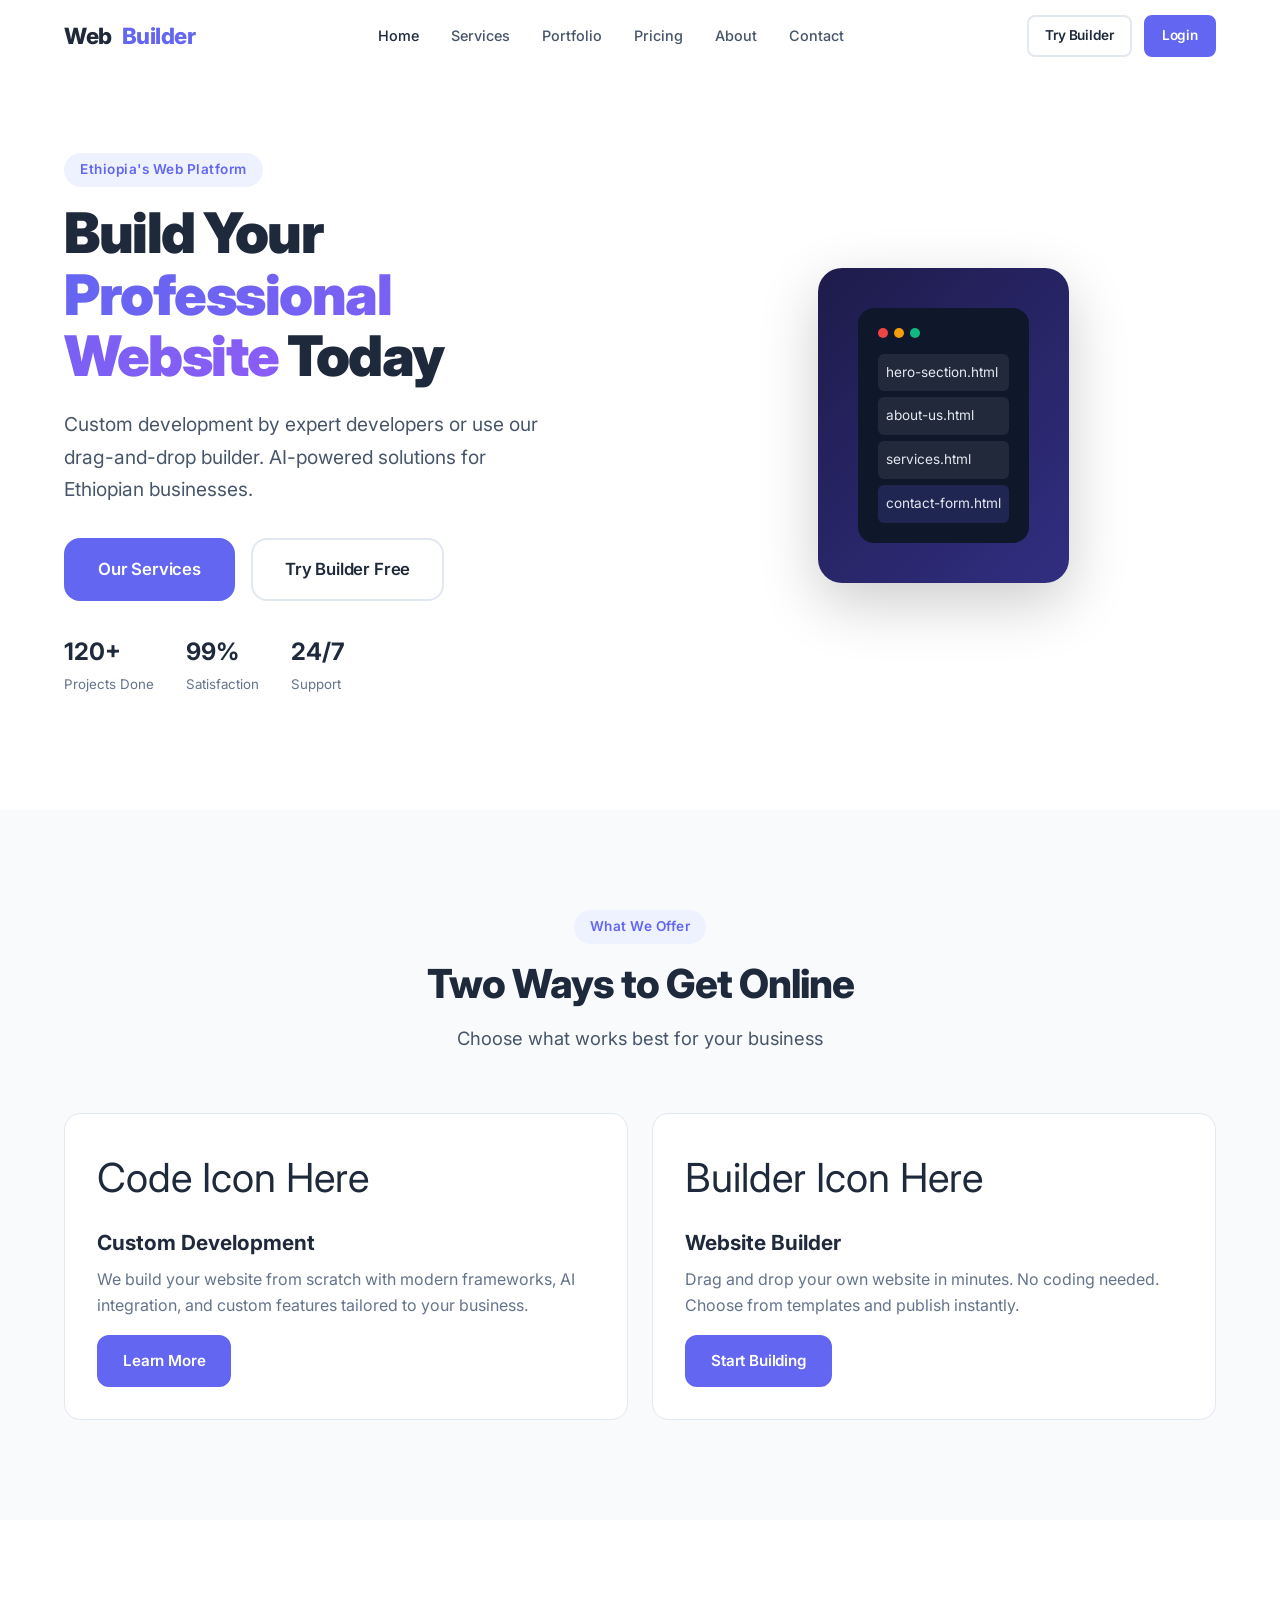
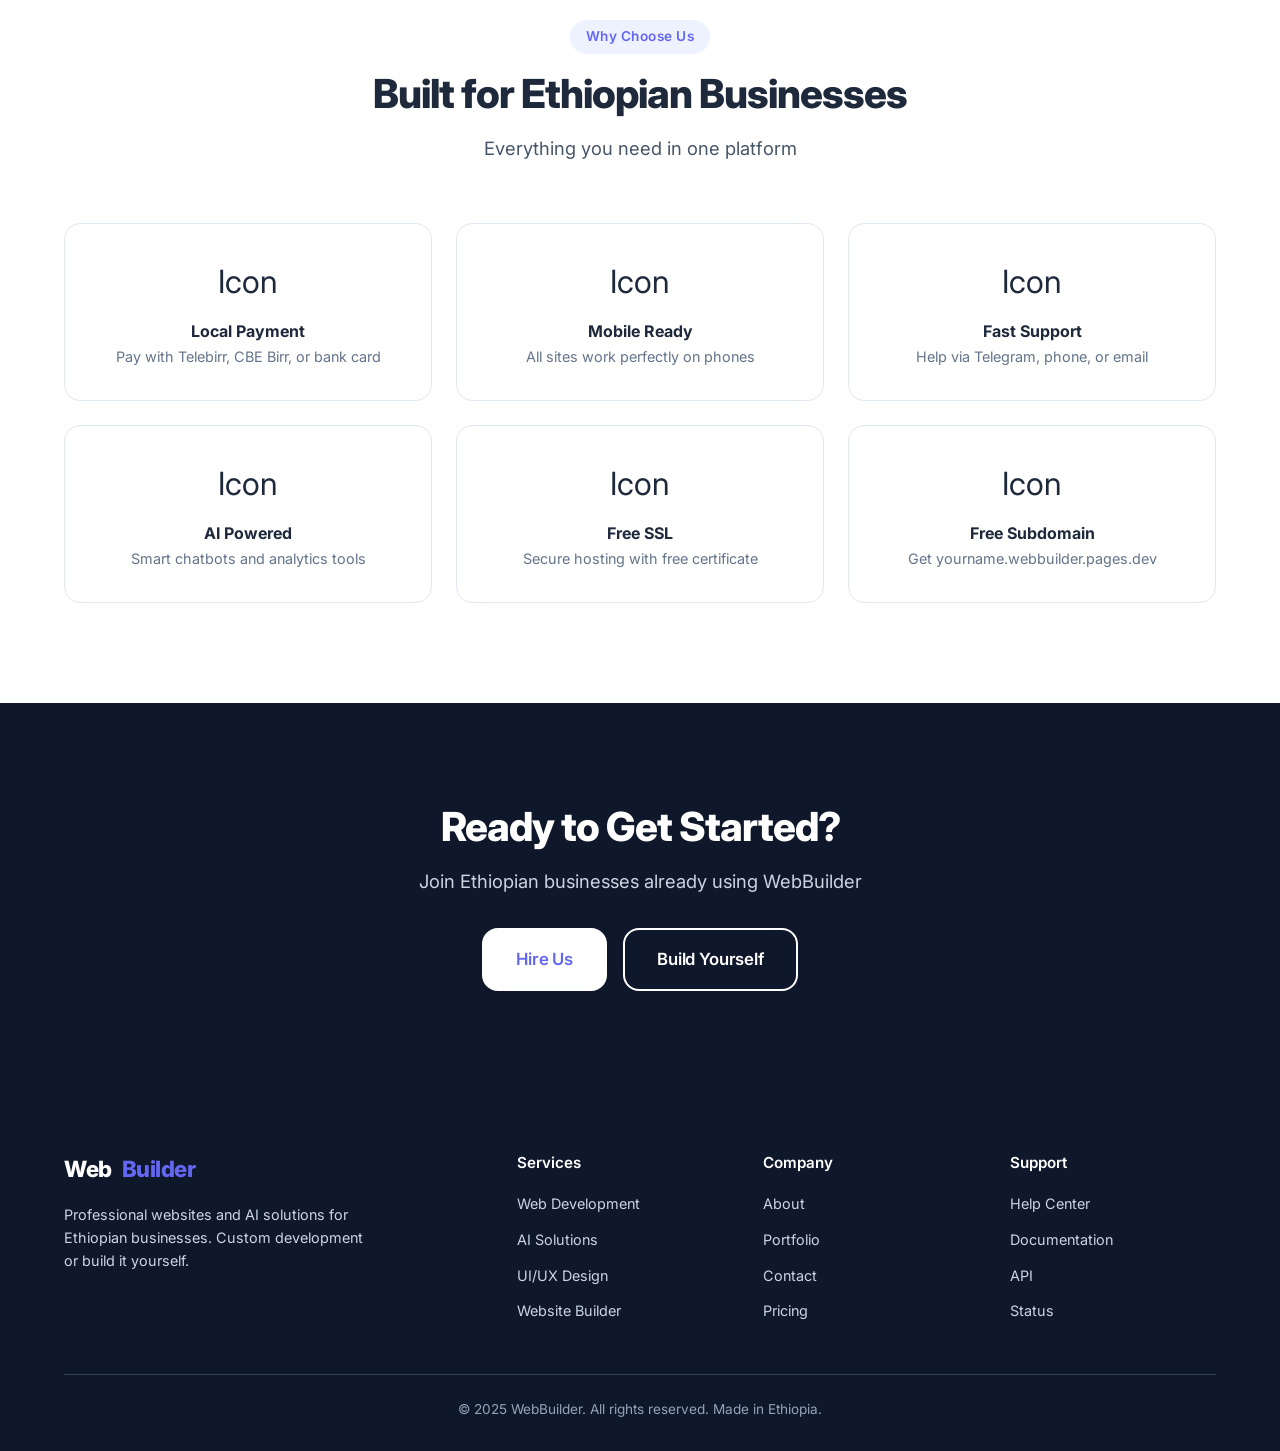
==== index.html @ 32fe2c96 "Create index.html" ====
<!DOCTYPE html>
<html lang="en">
<head>
    <meta charset="UTF-8">
    <meta name="viewport" content="width=device-width, initial-scale=1.0">
    <title>WebBuilder - Professional Websites & AI Solutions | Ethiopia</title>
    <meta name="description" content="Professional web development, AI solutions, and a drag-and-drop website builder for Ethiopian businesses. Custom development or build it yourself.">
    
    <link rel="preconnect" href="https://fonts.googleapis.com">
    <link rel="preconnect" href="https://fonts.gstatic.com" crossorigin>
    <link href="https://fonts.googleapis.com/css2?family=Inter:wght@400;500;600;700;800;900&display=swap" rel="stylesheet">
    
    <link rel="stylesheet" href="css/style.css">
</head>
<body>

    <!-- Header -->
    <header class="header">
        <div class="container">
            <nav class="navbar">
                <a href="index.html" class="navbar-brand">Web<span>Builder</span></a>
                
                <ul class="navbar-menu">
                    <li><a href="index.html" class="active">Home</a></li>
                    <li><a href="services.html">Services</a></li>
                    <li><a href="portfolio.html">Portfolio</a></li>
                    <li><a href="pricing.html">Pricing</a></li>
                    <li><a href="about.html">About</a></li>
                    <li><a href="contact.html">Contact</a></li>
                </ul>
                
                <div class="navbar-actions">
                    <a href="builder.html" class="btn btn-outline btn-sm">Try Builder</a>
                    <a href="login.html" class="btn btn-primary btn-sm">Login</a>
                    <button class="navbar-toggle" aria-label="Menu">
                        <span></span><span></span><span></span>
                    </button>
                </div>
            </nav>
        </div>
    </header>

    <!-- Hero Section -->
    <section class="hero">
        <div class="container">
            <div class="hero-grid">
                <div class="hero-content animate-fade-up">
                    <span class="section-tag">Ethiopia's Web Platform</span>
                    <h1>Build Your <span class="text-gradient">Professional Website</span> Today</h1>
                    <p>Custom development by expert developers or use our drag-and-drop builder. AI-powered solutions for Ethiopian businesses.</p>
                    <div class="hero-actions">
                        <a href="services.html" class="btn btn-primary btn-lg">Our Services</a>
                        <a href="builder.html" class="btn btn-outline btn-lg">Try Builder Free</a>
                    </div>
                    <div style="display:flex;gap:32px;margin-top:32px;">
                        <div><strong style="font-size:1.5rem;">120+</strong><br><small style="color:#64748b;">Projects Done</small></div>
                        <div><strong style="font-size:1.5rem;">99%</strong><br><small style="color:#64748b;">Satisfaction</small></div>
                        <div><strong style="font-size:1.5rem;">24/7</strong><br><small style="color:#64748b;">Support</small></div>
                    </div>
                </div>
                <div class="hero-image animate-fade-in">
                    <div style="background:linear-gradient(135deg,#1e1b4b,#312e81);border-radius:24px;padding:40px;box-shadow:0 20px 60px rgba(0,0,0,0.2);">
                        <div style="background:#0f172a;border-radius:16px;padding:20px;">
                            <div style="display:flex;gap:6px;margin-bottom:16px;">
                                <span style="width:10px;height:10px;background:#ef4444;border-radius:50%;"></span>
                                <span style="width:10px;height:10px;background:#f59e0b;border-radius:50%;"></span>
                                <span style="width:10px;height:10px;background:#10b981;border-radius:50%;"></span>
                            </div>
                            <div style="color:#e2e8f0;font-size:0.85rem;">
                                <div style="background:rgba(255,255,255,0.08);padding:8px;border-radius:6px;margin-bottom:6px;">hero-section.html</div>
                                <div style="background:rgba(255,255,255,0.08);padding:8px;border-radius:6px;margin-bottom:6px;">about-us.html</div>
                                <div style="background:rgba(255,255,255,0.08);padding:8px;border-radius:6px;margin-bottom:6px;">services.html</div>
                                <div style="background:rgba(99,102,241,0.2);padding:8px;border-radius:6px;">contact-form.html</div>
                            </div>
                        </div>
                    </div>
                </div>
            </div>
        </div>
    </section>

    <!-- Services Overview -->
    <section class="section section-bg">
        <div class="container">
            <div class="section-header">
                <span class="section-tag">What We Offer</span>
                <h2 class="section-title">Two Ways to Get Online</h2>
                <p class="section-subtitle">Choose what works best for your business</p>
            </div>
            <div class="grid-2">
                <div class="card animate-on-scroll">
                    <div style="font-size:2.5rem;margin-bottom:16px;">Code Icon Here</div>
                    <h3 style="font-size:1.3rem;margin-bottom:8px;">Custom Development</h3>
                    <p style="color:#64748b;margin-bottom:16px;">We build your website from scratch with modern frameworks, AI integration, and custom features tailored to your business.</p>
                    <a href="services.html" class="btn btn-primary">Learn More</a>
                </div>
                <div class="card animate-on-scroll">
                    <div style="font-size:2.5rem;margin-bottom:16px;">Builder Icon Here</div>
                    <h3 style="font-size:1.3rem;margin-bottom:8px;">Website Builder</h3>
                    <p style="color:#64748b;margin-bottom:16px;">Drag and drop your own website in minutes. No coding needed. Choose from templates and publish instantly.</p>
                    <a href="builder.html" class="btn btn-primary">Start Building</a>
                </div>
            </div>
        </div>
    </section>

    <!-- Features -->
    <section class="section">
        <div class="container">
            <div class="section-header">
                <span class="section-tag">Why Choose Us</span>
                <h2 class="section-title">Built for Ethiopian Businesses</h2>
                <p class="section-subtitle">Everything you need in one platform</p>
            </div>
            <div class="grid-3">
                <div class="card text-center animate-on-scroll">
                    <div style="font-size:2rem;margin-bottom:12px;">Icon</div>
                    <h4>Local Payment</h4>
                    <p style="color:#64748b;font-size:0.9rem;">Pay with Telebirr, CBE Birr, or bank card</p>
                </div>
                <div class="card text-center animate-on-scroll">
                    <div style="font-size:2rem;margin-bottom:12px;">Icon</div>
                    <h4>Mobile Ready</h4>
                    <p style="color:#64748b;font-size:0.9rem;">All sites work perfectly on phones</p>
                </div>
                <div class="card text-center animate-on-scroll">
                    <div style="font-size:2rem;margin-bottom:12px;">Icon</div>
                    <h4>Fast Support</h4>
                    <p style="color:#64748b;font-size:0.9rem;">Help via Telegram, phone, or email</p>
                </div>
                <div class="card text-center animate-on-scroll">
                    <div style="font-size:2rem;margin-bottom:12px;">Icon</div>
                    <h4>AI Powered</h4>
                    <p style="color:#64748b;font-size:0.9rem;">Smart chatbots and analytics tools</p>
                </div>
                <div class="card text-center animate-on-scroll">
                    <div style="font-size:2rem;margin-bottom:12px;">Icon</div>
                    <h4>Free SSL</h4>
                    <p style="color:#64748b;font-size:0.9rem;">Secure hosting with free certificate</p>
                </div>
                <div class="card text-center animate-on-scroll">
                    <div style="font-size:2rem;margin-bottom:12px;">Icon</div>
                    <h4>Free Subdomain</h4>
                    <p style="color:#64748b;font-size:0.9rem;">Get yourname.webbuilder.pages.dev</p>
                </div>
            </div>
        </div>
    </section>

    <!-- CTA -->
    <section class="section section-dark text-center">
        <div class="container">
            <h2 class="section-title">Ready to Get Started?</h2>
            <p class="section-subtitle" style="margin-bottom:32px;">Join Ethiopian businesses already using WebBuilder</p>
            <div style="display:flex;gap:16px;justify-content:center;flex-wrap:wrap;">
                <a href="services.html" class="btn btn-white btn-lg">Hire Us</a>
                <a href="builder.html" class="btn btn-outline btn-lg" style="border-color:white;color:white;">Build Yourself</a>
            </div>
        </div>
    </section>

    <!-- Footer -->
    <footer class="footer">
        <div class="container">
            <div class="footer-grid">
                <div class="footer-brand">
                    <a href="index.html" class="navbar-brand" style="color:white;">Web<span>Builder</span></a>
                    <p>Professional websites and AI solutions for Ethiopian businesses. Custom development or build it yourself.</p>
                </div>
                <div class="footer-links">
                    <h4>Services</h4>
                    <ul>
                        <li><a href="services.html">Web Development</a></li>
                        <li><a href="services.html">AI Solutions</a></li>
                        <li><a href="services.html">UI/UX Design</a></li>
                        <li><a href="builder.html">Website Builder</a></li>
                    </ul>
                </div>
                <div class="footer-links">
                    <h4>Company</h4>
                    <ul>
                        <li><a href="about.html">About</a></li>
                        <li><a href="portfolio.html">Portfolio</a></li>
                        <li><a href="contact.html">Contact</a></li>
                        <li><a href="pricing.html">Pricing</a></li>
                    </ul>
                </div>
                <div class="footer-links">
                    <h4>Support</h4>
                    <ul>
                        <li><a href="contact.html">Help Center</a></li>
                        <li><a href="#">Documentation</a></li>
                        <li><a href="#">API</a></li>
                        <li><a href="#">Status</a></li>
                    </ul>
                </div>
            </div>
            <div class="footer-bottom">
                <p>&copy; 2025 WebBuilder. All rights reserved. Made in Ethiopia.</p>
            </div>
        </div>
    </footer>

    <script src="js/main.js"></script>
</body>
</html>
---- css/style.css ----
/* ============================================================
   WebBuilder - Professional Platform Stylesheet
   Version: 2.0
   ============================================================ */

/* CSS Reset */
*, *::before, *::after {
    margin: 0;
    padding: 0;
    box-sizing: border-box;
}

/* Design Tokens */
:root {
    --primary: #6366f1;
    --primary-dark: #4f46e5;
    --primary-light: #eef2ff;
    --primary-glow: rgba(99, 102, 241, 0.3);
    
    --secondary: #8b5cf6;
    --accent: #06b6d4;
    
    --bg: #ffffff;
    --bg-secondary: #f8fafc;
    --bg-tertiary: #f1f5f9;
    --bg-dark: #0f172a;
    --bg-card: #ffffff;
    
    --text: #1e293b;
    --text-secondary: #475569;
    --text-muted: #94a3b8;
    --text-light: #cbd5e1;
    --text-white: #ffffff;
    
    --border: #e2e8f0;
    --border-light: #f1f5f9;
    --border-dark: #334155;
    
    --success: #10b981;
    --success-light: #d1fae5;
    --warning: #f59e0b;
    --warning-light: #fef3c7;
    --error: #ef4444;
    --error-light: #fee2e2;
    --info: #3b82f6;
    --info-light: #dbeafe;
    
    --font-primary: 'Inter', -apple-system, BlinkMacSystemFont, 'Segoe UI', sans-serif;
    --font-display: 'Inter', sans-serif;
    
    --radius-xs: 4px;
    --radius-sm: 8px;
    --radius-md: 12px;
    --radius-lg: 16px;
    --radius-xl: 20px;
    --radius-2xl: 24px;
    --radius-full: 9999px;
    
    --shadow-xs: 0 1px 2px rgba(0, 0, 0, 0.04);
    --shadow-sm: 0 1px 3px rgba(0, 0, 0, 0.06), 0 1px 2px rgba(0, 0, 0, 0.04);
    --shadow-md: 0 4px 6px -1px rgba(0, 0, 0, 0.07), 0 2px 4px -1px rgba(0, 0, 0, 0.04);
    --shadow-lg: 0 10px 15px -3px rgba(0, 0, 0, 0.08), 0 4px 6px -2px rgba(0, 0, 0, 0.04);
    --shadow-xl: 0 20px 25px -5px rgba(0, 0, 0, 0.1), 0 10px 10px -5px rgba(0, 0, 0, 0.04);
    --shadow-2xl: 0 25px 50px -12px rgba(0, 0, 0, 0.15);
    
    --transition-fast: 150ms cubic-bezier(0.4, 0, 0.2, 1);
    --transition-base: 300ms cubic-bezier(0.4, 0, 0.2, 1);
    --transition-slow: 500ms cubic-bezier(0.4, 0, 0.2, 1);
    
    --container-max: 1200px;
    --container-narrow: 800px;
    --header-height: 72px;
}

/* Base Styles */
html {
    scroll-behavior: smooth;
    -webkit-font-smoothing: antialiased;
    -moz-osx-font-smoothing: grayscale;
}

body {
    font-family: var(--font-primary);
    font-size: 16px;
    line-height: 1.6;
    color: var(--text);
    background-color: var(--bg);
}

img {
    max-width: 100%;
    height: auto;
    display: block;
}

a {
    text-decoration: none;
    color: inherit;
    transition: color var(--transition-fast);
}

ul, ol {
    list-style: none;
}

/* Container */
.container {
    max-width: var(--container-max);
    margin: 0 auto;
    padding: 0 24px;
}

.container-narrow {
    max-width: var(--container-narrow);
    margin: 0 auto;
    padding: 0 24px;
}

/* Section */
.section {
    padding: 100px 0;
}

.section-sm {
    padding: 60px 0;
}

.section-bg {
    background: var(--bg-secondary);
}

.section-dark {
    background: var(--bg-dark);
    color: var(--text-white);
}

/* Section Header */
.section-header {
    text-align: center;
    max-width: 600px;
    margin: 0 auto 60px;
}

.section-tag {
    display: inline-block;
    font-size: 0.85rem;
    font-weight: 600;
    color: var(--primary);
    background: var(--primary-light);
    padding: 6px 16px;
    border-radius: var(--radius-full);
    margin-bottom: 16px;
    letter-spacing: 0.5px;
}

.section-title {
    font-size: 2.5rem;
    font-weight: 800;
    line-height: 1.2;
    letter-spacing: -1px;
    margin-bottom: 16px;
    color: var(--text);
}

.section-dark .section-title {
    color: var(--text-white);
}

.section-subtitle {
    font-size: 1.15rem;
    color: var(--text-secondary);
    line-height: 1.6;
}

.section-dark .section-subtitle {
    color: var(--text-light);
}

/* Buttons */
.btn {
    display: inline-flex;
    align-items: center;
    justify-content: center;
    gap: 8px;
    padding: 12px 24px;
    font-family: var(--font-primary);
    font-weight: 600;
    font-size: 0.95rem;
    border: 2px solid transparent;
    border-radius: var(--radius-md);
    cursor: pointer;
    transition: all var(--transition-fast);
    text-decoration: none;
    white-space: nowrap;
    letter-spacing: -0.01em;
}

.btn:active {
    transform: scale(0.97);
}

.btn-lg {
    padding: 16px 32px;
    font-size: 1.05rem;
    border-radius: var(--radius-lg);
}

.btn-sm {
    padding: 8px 16px;
    font-size: 0.85rem;
    border-radius: var(--radius-sm);
}

.btn-primary {
    background: var(--primary);
    color: white;
    border-color: var(--primary);
}

.btn-primary:hover {
    background: var(--primary-dark);
    border-color: var(--primary-dark);
    transform: translateY(-1px);
    box-shadow: 0 8px 20px var(--primary-glow);
}

.btn-secondary {
    background: var(--secondary);
    color: white;
    border-color: var(--secondary);
}

.btn-secondary:hover {
    background: #7c3aed;
    transform: translateY(-1px);
}

.btn-outline {
    background: transparent;
    color: var(--text);
    border-color: var(--border);
}

.btn-outline:hover {
    background: var(--bg-secondary);
    border-color: var(--text-muted);
}

.btn-ghost {
    background: transparent;
    color: var(--text-secondary);
    border-color: transparent;
}

.btn-ghost:hover {
    background: var(--bg-secondary);
    color: var(--text);
}

.btn-white {
    background: white;
    color: var(--primary);
    border-color: white;
}

.btn-white:hover {
    background: var(--bg-secondary);
    transform: translateY(-1px);
    box-shadow: var(--shadow-lg);
}

.btn-block {
    width: 100%;
}

.btn:disabled {
    opacity: 0.5;
    cursor: not-allowed;
    transform: none !important;
    box-shadow: none !important;
}

/* Navigation */
.navbar {
    display: flex;
    align-items: center;
    justify-content: space-between;
    height: var(--header-height);
    gap: 24px;
}

.navbar-brand {
    display: flex;
    align-items: center;
    gap: 10px;
    font-size: 1.4rem;
    font-weight: 800;
    letter-spacing: -0.5px;
    color: var(--text);
    text-decoration: none;
    flex-shrink: 0;
}

.navbar-brand span {
    color: var(--primary);
}

.navbar-brand img {
    width: 36px;
    height: 36px;
}

.navbar-menu {
    display: flex;
    align-items: center;
    gap: 32px;
}

.navbar-menu a {
    font-size: 0.9rem;
    font-weight: 500;
    color: var(--text-secondary);
    transition: color var(--transition-fast);
}

.navbar-menu a:hover,
.navbar-menu a.active {
    color: var(--text);
}

.navbar-actions {
    display: flex;
    align-items: center;
    gap: 12px;
    flex-shrink: 0;
}

.navbar-toggle {
    display: none;
    flex-direction: column;
    gap: 5px;
    padding: 8px;
    background: none;
    border: none;
    cursor: pointer;
}

.navbar-toggle span {
    display: block;
    width: 24px;
    height: 2px;
    background: var(--text);
    border-radius: 2px;
    transition: all var(--transition-fast);
}

/* Header */
.header {
    position: fixed;
    top: 0;
    left: 0;
    right: 0;
    z-index: 1000;
    background: rgba(255, 255, 255, 0.9);
    backdrop-filter: blur(20px);
    -webkit-backdrop-filter: blur(20px);
    border-bottom: 1px solid transparent;
    transition: all var(--transition-base);
}

.header.scrolled {
    border-bottom-color: var(--border);
    box-shadow: var(--shadow-sm);
}

/* Hero */
.hero {
    padding: 120px 0 80px;
    min-height: 90vh;
    display: flex;
    align-items: center;
}

.hero-grid {
    display: grid;
    grid-template-columns: 1fr 1fr;
    gap: 60px;
    align-items: center;
}

.hero-content h1 {
    font-size: 3.5rem;
    font-weight: 900;
    line-height: 1.1;
    letter-spacing: -1.5px;
    margin-bottom: 20px;
}

.hero-content p {
    font-size: 1.2rem;
    color: var(--text-secondary);
    margin-bottom: 32px;
    max-width: 480px;
    line-height: 1.7;
}

.hero-actions {
    display: flex;
    gap: 16px;
    flex-wrap: wrap;
}

.hero-image {
    display: flex;
    justify-content: center;
    align-items: center;
}

/* Cards */
.card {
    background: var(--bg-card);
    border: 1px solid var(--border);
    border-radius: var(--radius-lg);
    padding: 32px;
    transition: all var(--transition-base);
}

.card:hover {
    box-shadow: var(--shadow-lg);
    transform: translateY(-2px);
}

/* Grid */
.grid-2 {
    display: grid;
    grid-template-columns: repeat(2, 1fr);
    gap: 24px;
}

.grid-3 {
    display: grid;
    grid-template-columns: repeat(3, 1fr);
    gap: 24px;
}

.grid-4 {
    display: grid;
    grid-template-columns: repeat(4, 1fr);
    gap: 24px;
}

/* Forms */
.form-group {
    margin-bottom: 20px;
}

.form-label {
    display: block;
    font-size: 0.9rem;
    font-weight: 600;
    margin-bottom: 6px;
    color: var(--text);
}

.form-input,
.form-textarea,
.form-select {
    width: 100%;
    padding: 12px 16px;
    font-family: var(--font-primary);
    font-size: 0.95rem;
    border: 1.5px solid var(--border);
    border-radius: var(--radius-md);
    background: var(--bg);
    color: var(--text);
    transition: all var(--transition-fast);
}

.form-input:focus,
.form-textarea:focus,
.form-select:focus {
    outline: none;
    border-color: var(--primary);
    box-shadow: 0 0 0 3px var(--primary-light);
}

.form-input::placeholder,
.form-textarea::placeholder {
    color: var(--text-muted);
}

.form-textarea {
    resize: vertical;
    min-height: 100px;
}

/* Badge */
.badge {
    display: inline-flex;
    align-items: center;
    padding: 4px 12px;
    border-radius: var(--radius-full);
    font-size: 0.75rem;
    font-weight: 600;
    letter-spacing: 0.3px;
}

.badge-primary { background: var(--primary-light); color: var(--primary); }
.badge-success { background: var(--success-light); color: #065f46; }
.badge-warning { background: var(--warning-light); color: #92400e; }
.badge-error { background: var(--error-light); color: #991b1b; }
.badge-info { background: var(--info-light); color: #1e40af; }

/* Toast */
.toast-container {
    position: fixed;
    bottom: 24px;
    right: 24px;
    z-index: 9999;
    display: flex;
    flex-direction: column;
    gap: 8px;
}

.toast {
    background: var(--text);
    color: white;
    padding: 14px 20px;
    border-radius: var(--radius-md);
    font-weight: 500;
    font-size: 0.9rem;
    box-shadow: var(--shadow-lg);
    animation: toastIn 0.3s ease;
    max-width: 380px;
}

.toast-success { background: var(--success); }
.toast-error { background: var(--error); }
.toast-warning { background: var(--warning); color: var(--text); }

@keyframes toastIn {
    from {
        transform: translateX(100%);
        opacity: 0;
    }
    to {
        transform: translateX(0);
        opacity: 1;
    }
}

/* Modal */
.modal-backdrop {
    display: none;
    position: fixed;
    inset: 0;
    background: rgba(0, 0, 0, 0.5);
    z-index: 9998;
    align-items: center;
    justify-content: center;
    padding: 20px;
}

.modal-backdrop.active {
    display: flex;
}

.modal {
    background: white;
    border-radius: var(--radius-xl);
    padding: 32px;
    max-width: 500px;
    width: 100%;
    box-shadow: var(--shadow-2xl);
    max-height: 90vh;
    overflow-y: auto;
}

.modal-header {
    display: flex;
    align-items: center;
    justify-content: space-between;
    margin-bottom: 20px;
}

.modal-title {
    font-size: 1.3rem;
    font-weight: 700;
}

.modal-close {
    width: 36px;
    height: 36px;
    border-radius: var(--radius-sm);
    border: none;
    background: var(--bg-secondary);
    cursor: pointer;
    font-size: 1.2rem;
    display: flex;
    align-items: center;
    justify-content: center;
    color: var(--text-secondary);
}

.modal-close:hover {
    background: var(--border);
}

/* Footer */
.footer {
    background: var(--bg-dark);
    color: var(--text-white);
    padding: 60px 0 30px;
}

.footer-grid {
    display: grid;
    grid-template-columns: 2fr 1fr 1fr 1fr;
    gap: 40px;
    margin-bottom: 40px;
}

.footer-brand p {
    color: var(--text-light);
    margin: 16px 0 20px;
    max-width: 300px;
    font-size: 0.9rem;
}

.footer h4 {
    font-size: 0.95rem;
    font-weight: 600;
    margin-bottom: 16px;
}

.footer-links li {
    margin-bottom: 10px;
}

.footer-links a {
    color: var(--text-light);
    font-size: 0.9rem;
    transition: color var(--transition-fast);
}

.footer-links a:hover {
    color: white;
}

.footer-bottom {
    border-top: 1px solid var(--border-dark);
    padding-top: 24px;
    text-align: center;
    color: var(--text-muted);
    font-size: 0.85rem;
}

/* Utilities */
.text-center { text-align: center; }
.text-right { text-align: right; }
.text-gradient {
    background: linear-gradient(135deg, var(--primary), var(--secondary));
    -webkit-background-clip: text;
    -webkit-text-fill-color: transparent;
    background-clip: text;
}
.mt-0 { margin-top: 0; }
.mt-1 { margin-top: 8px; }
.mt-2 { margin-top: 16px; }
.mt-3 { margin-top: 24px; }
.mt-4 { margin-top: 32px; }
.mb-0 { margin-bottom: 0; }
.mb-1 { margin-bottom: 8px; }
.mb-2 { margin-bottom: 16px; }
.mb-3 { margin-bottom: 24px; }
.mb-4 { margin-bottom: 32px; }
.hidden { display: none; }
.flex { display: flex; }
.flex-center { display: flex; align-items: center; justify-content: center; }
.gap-1 { gap: 8px; }
.gap-2 { gap: 16px; }
.gap-3 { gap: 24px; }
.w-full { width: 100%; }
.relative { position: relative; }
.absolute { position: absolute; }

/* Animations */
@keyframes fadeIn {
    from { opacity: 0; }
    to { opacity: 1; }
}

@keyframes fadeInUp {
    from {
        opacity: 0;
        transform: translateY(30px);
    }
    to {
        opacity: 1;
        transform: translateY(0);
    }
}

@keyframes pulse {
    0%, 100% { opacity: 1; }
    50% { opacity: 0.5; }
}

.animate-fade-in {
    animation: fadeIn 0.6s ease;
}

.animate-fade-up {
    animation: fadeInUp 0.6s ease;
}

/* Scrollbar */
::-webkit-scrollbar {
    width: 8px;
}

::-webkit-scrollbar-track {
    background: var(--bg-secondary);
}

::-webkit-scrollbar-thumb {
    background: var(--border);
    border-radius: 4px;
}

::-webkit-scrollbar-thumb:hover {
    background: var(--text-muted);
}
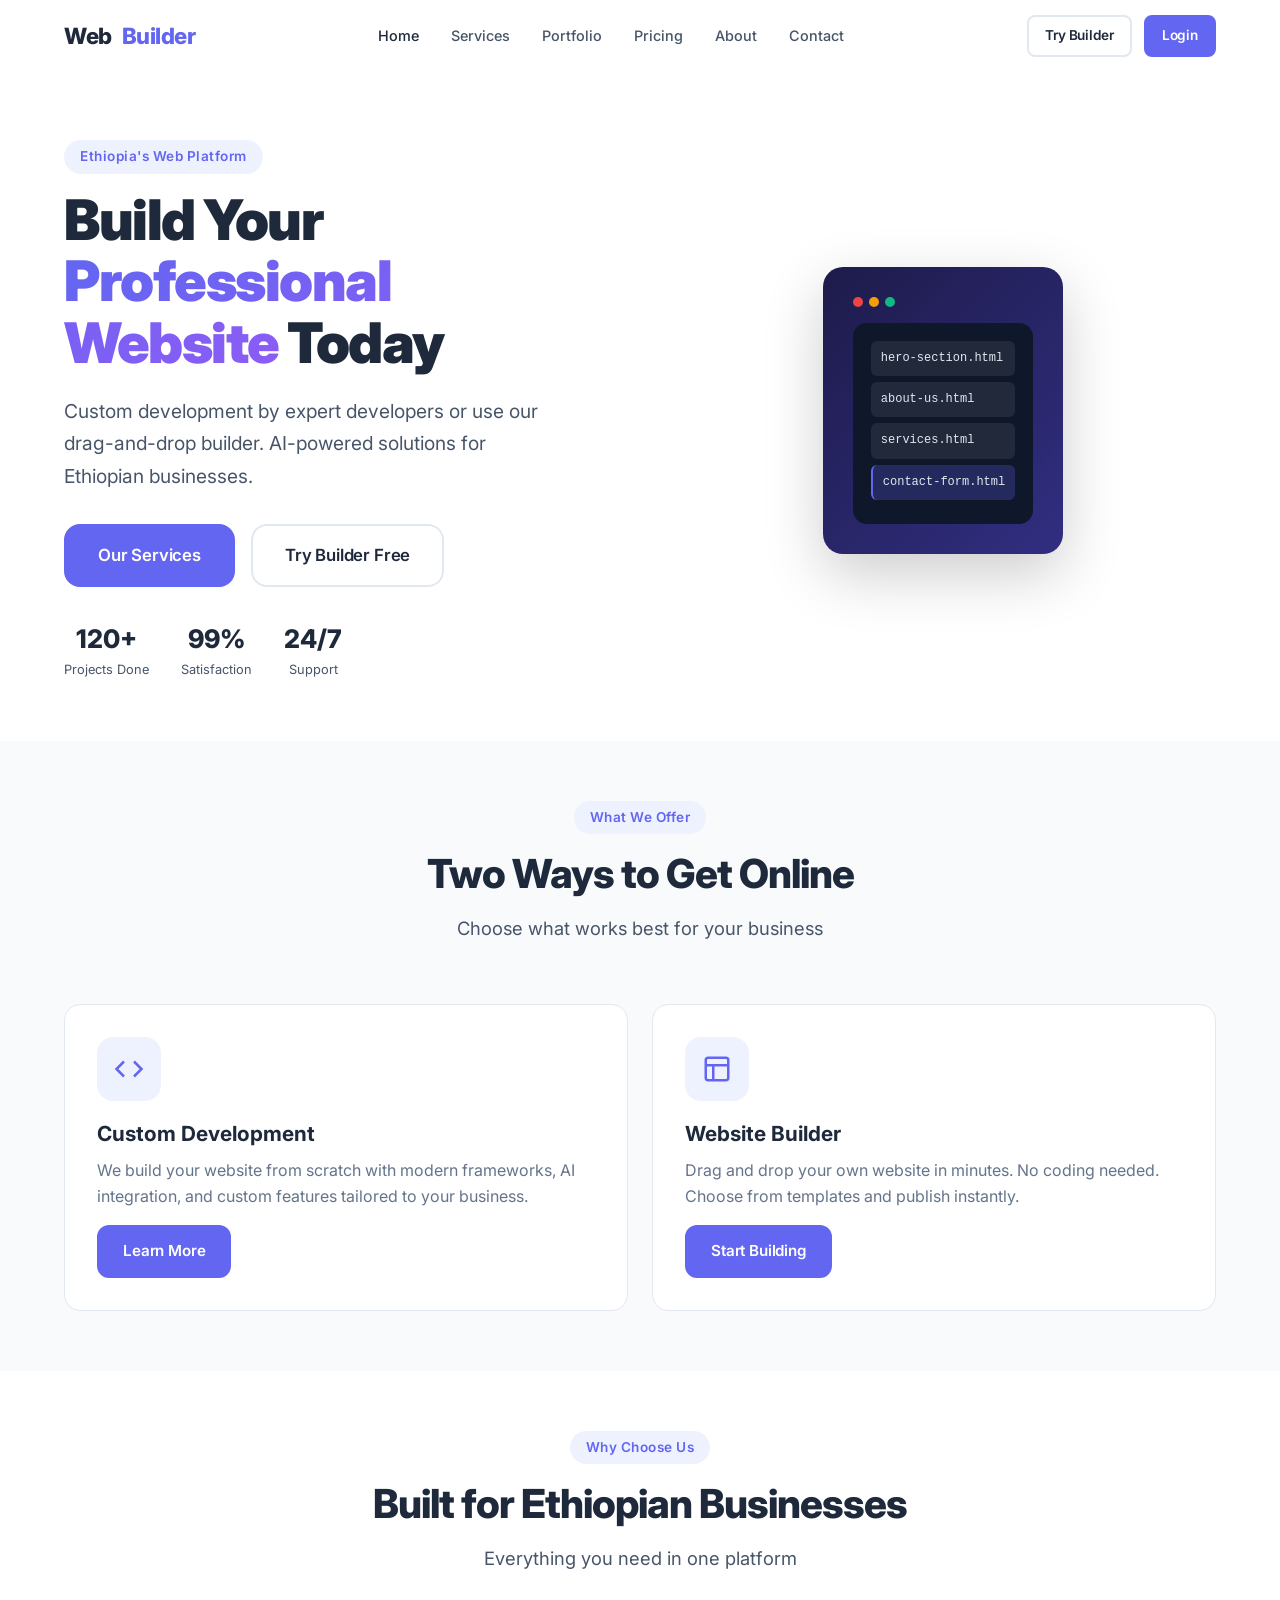
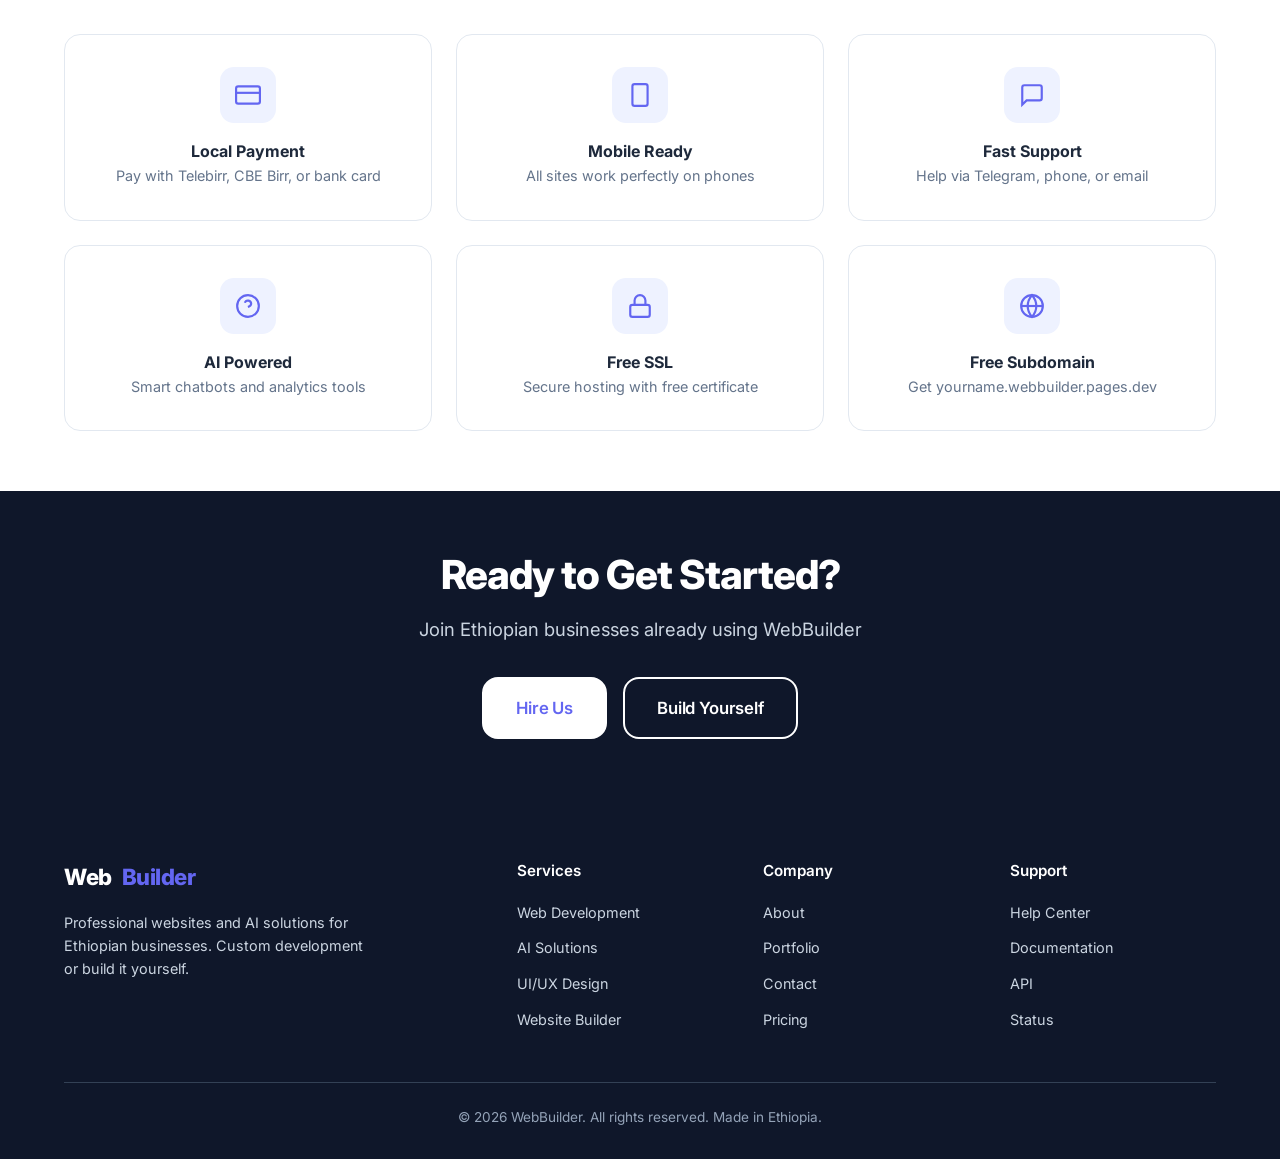
==== commit f38a6a5f: "Update index.html" ====
--- a/index.html
+++ b/index.html
@@ -3,7 +3,7 @@
 <head>
     <meta charset="UTF-8">
     <meta name="viewport" content="width=device-width, initial-scale=1.0">
-    <title>WebBuilder - Professional Websites & AI Solutions | Ethiopia</title>
+    <title>WebBuilder - Professional Websites & AI Solutions | Ethiopia 2026</title>
     <meta name="description" content="Professional web development, AI solutions, and a drag-and-drop website builder for Ethiopian businesses. Custom development or build it yourself.">
     
     <link rel="preconnect" href="https://fonts.googleapis.com">
@@ -11,27 +11,128 @@
     <link href="https://fonts.googleapis.com/css2?family=Inter:wght@400;500;600;700;800;900&display=swap" rel="stylesheet">
     
     <link rel="stylesheet" href="css/style.css">
+    
+    <style>
+        .hero {
+            padding: 140px 0 60px;
+            min-height: auto;
+        }
+        .section {
+            padding: 60px 0;
+        }
+        .section-bg {
+            background: var(--bg-secondary);
+        }
+        .feature-icon {
+            width: 56px;
+            height: 56px;
+            background: var(--primary-light);
+            border-radius: 14px;
+            display: flex;
+            align-items: center;
+            justify-content: center;
+            margin: 0 auto 16px;
+            color: var(--primary);
+        }
+        .feature-icon svg {
+            width: 26px;
+            height: 26px;
+        }
+        .service-icon {
+            width: 64px;
+            height: 64px;
+            background: var(--primary-light);
+            border-radius: 16px;
+            display: flex;
+            align-items: center;
+            justify-content: center;
+            margin-bottom: 16px;
+            color: var(--primary);
+        }
+        .service-icon svg {
+            width: 30px;
+            height: 30px;
+        }
+        .hero-stats {
+            display: flex;
+            gap: 32px;
+            margin-top: 32px;
+            flex-wrap: wrap;
+        }
+        .hero-stat-item {
+            text-align: center;
+        }
+        .hero-stat-number {
+            font-size: 1.6rem;
+            font-weight: 800;
+            color: var(--text);
+        }
+        .hero-stat-label {
+            font-size: 0.8rem;
+            color: var(--text-secondary);
+        }
+        .hero-mockup {
+            background: linear-gradient(135deg, #1e1b4b, #312e81);
+            border-radius: 20px;
+            padding: 30px;
+            box-shadow: 0 20px 60px rgba(0,0,0,0.2);
+        }
+        .hero-mockup-header {
+            display: flex;
+            gap: 6px;
+            margin-bottom: 16px;
+        }
+        .hero-mockup-dot {
+            width: 10px;
+            height: 10px;
+            border-radius: 50%;
+        }
+        .hero-mockup-dot.red { background: #ef4444; }
+        .hero-mockup-dot.yellow { background: #f59e0b; }
+        .hero-mockup-dot.green { background: #10b981; }
+        .hero-mockup-body {
+            background: #0f172a;
+            border-radius: 14px;
+            padding: 18px;
+            color: #e2e8f0;
+            font-size: 0.8rem;
+        }
+        .hero-mockup-line {
+            background: rgba(255,255,255,0.08);
+            padding: 8px 10px;
+            border-radius: 6px;
+            margin-bottom: 6px;
+            font-family: monospace;
+            font-size: 0.75rem;
+        }
+        .hero-mockup-line.active {
+            background: rgba(99,102,241,0.25);
+            border-left: 2px solid var(--primary);
+        }
+        footer {
+            margin-top: 0;
+        }
+    </style>
 </head>
 <body>
 
-    <!-- Header -->
     <header class="header">
         <div class="container">
             <nav class="navbar">
-                <a href="index.html" class="navbar-brand">Web<span>Builder</span></a>
+                <a href="/web/index.html" class="navbar-brand">Web<span>Builder</span></a>
                 
                 <ul class="navbar-menu">
-                    <li><a href="index.html" class="active">Home</a></li>
-                    <li><a href="services.html">Services</a></li>
-                    <li><a href="portfolio.html">Portfolio</a></li>
-                    <li><a href="pricing.html">Pricing</a></li>
-                    <li><a href="about.html">About</a></li>
-                    <li><a href="contact.html">Contact</a></li>
+                    <li><a href="/web/index.html" class="active">Home</a></li>
+                    <li><a href="/web/services.html">Services</a></li>
+                    <li><a href="/web/portfolio.html">Portfolio</a></li>
+                    <li><a href="/web/pricing.html">Pricing</a></li>
+                    <li><a href="/web/about.html">About</a></li>
+                    <li><a href="/web/contact.html">Contact</a></li>
                 </ul>
                 
                 <div class="navbar-actions">
-                    <a href="builder.html" class="btn btn-outline btn-sm">Try Builder</a>
-                    <a href="login.html" class="btn btn-primary btn-sm">Login</a>
+                    <a href="/web/builder.html" class="btn btn-outline btn-sm">Try Builder</a>
+                    <a href="/web/login.html" class="btn btn-primary btn-sm">Login</a>
                     <button class="navbar-toggle" aria-label="Menu">
                         <span></span><span></span><span></span>
                     </button>
@@ -40,7 +141,6 @@
         </div>
     </header>
 
-    <!-- Hero Section -->
     <section class="hero">
         <div class="container">
             <div class="hero-grid">
@@ -49,29 +149,36 @@
                     <h1>Build Your <span class="text-gradient">Professional Website</span> Today</h1>
                     <p>Custom development by expert developers or use our drag-and-drop builder. AI-powered solutions for Ethiopian businesses.</p>
                     <div class="hero-actions">
-                        <a href="services.html" class="btn btn-primary btn-lg">Our Services</a>
-                        <a href="builder.html" class="btn btn-outline btn-lg">Try Builder Free</a>
-                    </div>
-                    <div style="display:flex;gap:32px;margin-top:32px;">
-                        <div><strong style="font-size:1.5rem;">120+</strong><br><small style="color:#64748b;">Projects Done</small></div>
-                        <div><strong style="font-size:1.5rem;">99%</strong><br><small style="color:#64748b;">Satisfaction</small></div>
-                        <div><strong style="font-size:1.5rem;">24/7</strong><br><small style="color:#64748b;">Support</small></div>
+                        <a href="/web/services.html" class="btn btn-primary btn-lg">Our Services</a>
+                        <a href="/web/builder.html" class="btn btn-outline btn-lg">Try Builder Free</a>
+                    </div>
+                    <div class="hero-stats">
+                        <div class="hero-stat-item">
+                            <div class="hero-stat-number">120+</div>
+                            <div class="hero-stat-label">Projects Done</div>
+                        </div>
+                        <div class="hero-stat-item">
+                            <div class="hero-stat-number">99%</div>
+                            <div class="hero-stat-label">Satisfaction</div>
+                        </div>
+                        <div class="hero-stat-item">
+                            <div class="hero-stat-number">24/7</div>
+                            <div class="hero-stat-label">Support</div>
+                        </div>
                     </div>
                 </div>
                 <div class="hero-image animate-fade-in">
-                    <div style="background:linear-gradient(135deg,#1e1b4b,#312e81);border-radius:24px;padding:40px;box-shadow:0 20px 60px rgba(0,0,0,0.2);">
-                        <div style="background:#0f172a;border-radius:16px;padding:20px;">
-                            <div style="display:flex;gap:6px;margin-bottom:16px;">
-                                <span style="width:10px;height:10px;background:#ef4444;border-radius:50%;"></span>
-                                <span style="width:10px;height:10px;background:#f59e0b;border-radius:50%;"></span>
-                                <span style="width:10px;height:10px;background:#10b981;border-radius:50%;"></span>
-                            </div>
-                            <div style="color:#e2e8f0;font-size:0.85rem;">
-                                <div style="background:rgba(255,255,255,0.08);padding:8px;border-radius:6px;margin-bottom:6px;">hero-section.html</div>
-                                <div style="background:rgba(255,255,255,0.08);padding:8px;border-radius:6px;margin-bottom:6px;">about-us.html</div>
-                                <div style="background:rgba(255,255,255,0.08);padding:8px;border-radius:6px;margin-bottom:6px;">services.html</div>
-                                <div style="background:rgba(99,102,241,0.2);padding:8px;border-radius:6px;">contact-form.html</div>
-                            </div>
+                    <div class="hero-mockup">
+                        <div class="hero-mockup-header">
+                            <span class="hero-mockup-dot red"></span>
+                            <span class="hero-mockup-dot yellow"></span>
+                            <span class="hero-mockup-dot green"></span>
+                        </div>
+                        <div class="hero-mockup-body">
+                            <div class="hero-mockup-line">hero-section.html</div>
+                            <div class="hero-mockup-line">about-us.html</div>
+                            <div class="hero-mockup-line">services.html</div>
+                            <div class="hero-mockup-line active">contact-form.html</div>
                         </div>
                     </div>
                 </div>
@@ -79,7 +186,6 @@
         </div>
     </section>
 
-    <!-- Services Overview -->
     <section class="section section-bg">
         <div class="container">
             <div class="section-header">
@@ -89,22 +195,32 @@
             </div>
             <div class="grid-2">
                 <div class="card animate-on-scroll">
-                    <div style="font-size:2.5rem;margin-bottom:16px;">Code Icon Here</div>
+                    <div class="service-icon">
+                        <svg viewBox="0 0 24 24" fill="none" stroke="currentColor" stroke-width="2">
+                            <polyline points="16 18 22 12 16 6"></polyline>
+                            <polyline points="8 6 2 12 8 18"></polyline>
+                        </svg>
+                    </div>
                     <h3 style="font-size:1.3rem;margin-bottom:8px;">Custom Development</h3>
                     <p style="color:#64748b;margin-bottom:16px;">We build your website from scratch with modern frameworks, AI integration, and custom features tailored to your business.</p>
-                    <a href="services.html" class="btn btn-primary">Learn More</a>
+                    <a href="/web/services.html" class="btn btn-primary">Learn More</a>
                 </div>
                 <div class="card animate-on-scroll">
-                    <div style="font-size:2.5rem;margin-bottom:16px;">Builder Icon Here</div>
+                    <div class="service-icon">
+                        <svg viewBox="0 0 24 24" fill="none" stroke="currentColor" stroke-width="2">
+                            <rect x="3" y="3" width="18" height="18" rx="2" ry="2"></rect>
+                            <line x1="3" y1="9" x2="21" y2="9"></line>
+                            <line x1="9" y1="21" x2="9" y2="9"></line>
+                        </svg>
+                    </div>
                     <h3 style="font-size:1.3rem;margin-bottom:8px;">Website Builder</h3>
                     <p style="color:#64748b;margin-bottom:16px;">Drag and drop your own website in minutes. No coding needed. Choose from templates and publish instantly.</p>
-                    <a href="builder.html" class="btn btn-primary">Start Building</a>
+                    <a href="/web/builder.html" class="btn btn-primary">Start Building</a>
                 </div>
             </div>
         </div>
     </section>
 
-    <!-- Features -->
     <section class="section">
         <div class="container">
             <div class="section-header">
@@ -114,32 +230,63 @@
             </div>
             <div class="grid-3">
                 <div class="card text-center animate-on-scroll">
-                    <div style="font-size:2rem;margin-bottom:12px;">Icon</div>
+                    <div class="feature-icon">
+                        <svg viewBox="0 0 24 24" fill="none" stroke="currentColor" stroke-width="2">
+                            <rect x="1" y="4" width="22" height="16" rx="2" ry="2"></rect>
+                            <line x1="1" y1="10" x2="23" y2="10"></line>
+                        </svg>
+                    </div>
                     <h4>Local Payment</h4>
                     <p style="color:#64748b;font-size:0.9rem;">Pay with Telebirr, CBE Birr, or bank card</p>
                 </div>
                 <div class="card text-center animate-on-scroll">
-                    <div style="font-size:2rem;margin-bottom:12px;">Icon</div>
+                    <div class="feature-icon">
+                        <svg viewBox="0 0 24 24" fill="none" stroke="currentColor" stroke-width="2">
+                            <rect x="5" y="2" width="14" height="20" rx="2" ry="2"></rect>
+                            <line x1="12" y1="18" x2="12.01" y2="18"></line>
+                        </svg>
+                    </div>
                     <h4>Mobile Ready</h4>
                     <p style="color:#64748b;font-size:0.9rem;">All sites work perfectly on phones</p>
                 </div>
                 <div class="card text-center animate-on-scroll">
-                    <div style="font-size:2rem;margin-bottom:12px;">Icon</div>
+                    <div class="feature-icon">
+                        <svg viewBox="0 0 24 24" fill="none" stroke="currentColor" stroke-width="2">
+                            <path d="M21 15a2 2 0 01-2 2H7l-4 4V5a2 2 0 012-2h14a2 2 0 012 2z"></path>
+                        </svg>
+                    </div>
                     <h4>Fast Support</h4>
                     <p style="color:#64748b;font-size:0.9rem;">Help via Telegram, phone, or email</p>
                 </div>
                 <div class="card text-center animate-on-scroll">
-                    <div style="font-size:2rem;margin-bottom:12px;">Icon</div>
+                    <div class="feature-icon">
+                        <svg viewBox="0 0 24 24" fill="none" stroke="currentColor" stroke-width="2">
+                            <circle cx="12" cy="12" r="10"></circle>
+                            <path d="M9.09 9a3 3 0 015.83 1c0 2-3 3-3 3"></path>
+                            <line x1="12" y1="17" x2="12.01" y2="17"></line>
+                        </svg>
+                    </div>
                     <h4>AI Powered</h4>
                     <p style="color:#64748b;font-size:0.9rem;">Smart chatbots and analytics tools</p>
                 </div>
                 <div class="card text-center animate-on-scroll">
-                    <div style="font-size:2rem;margin-bottom:12px;">Icon</div>
+                    <div class="feature-icon">
+                        <svg viewBox="0 0 24 24" fill="none" stroke="currentColor" stroke-width="2">
+                            <rect x="3" y="11" width="18" height="11" rx="2" ry="2"></rect>
+                            <path d="M7 11V7a5 5 0 0110 0v4"></path>
+                        </svg>
+                    </div>
                     <h4>Free SSL</h4>
                     <p style="color:#64748b;font-size:0.9rem;">Secure hosting with free certificate</p>
                 </div>
                 <div class="card text-center animate-on-scroll">
-                    <div style="font-size:2rem;margin-bottom:12px;">Icon</div>
+                    <div class="feature-icon">
+                        <svg viewBox="0 0 24 24" fill="none" stroke="currentColor" stroke-width="2">
+                            <circle cx="12" cy="12" r="10"></circle>
+                            <line x1="2" y1="12" x2="22" y2="12"></line>
+                            <path d="M12 2a15.3 15.3 0 014 10 15.3 15.3 0 01-4 10 15.3 15.3 0 01-4-10 15.3 15.3 0 014-10z"></path>
+                        </svg>
+                    </div>
                     <h4>Free Subdomain</h4>
                     <p style="color:#64748b;font-size:0.9rem;">Get yourname.webbuilder.pages.dev</p>
                 </div>
@@ -147,48 +294,46 @@
         </div>
     </section>
 
-    <!-- CTA -->
     <section class="section section-dark text-center">
         <div class="container">
             <h2 class="section-title">Ready to Get Started?</h2>
             <p class="section-subtitle" style="margin-bottom:32px;">Join Ethiopian businesses already using WebBuilder</p>
             <div style="display:flex;gap:16px;justify-content:center;flex-wrap:wrap;">
-                <a href="services.html" class="btn btn-white btn-lg">Hire Us</a>
-                <a href="builder.html" class="btn btn-outline btn-lg" style="border-color:white;color:white;">Build Yourself</a>
+                <a href="/web/services.html" class="btn btn-white btn-lg">Hire Us</a>
+                <a href="/web/builder.html" class="btn btn-outline btn-lg" style="border-color:white;color:white;">Build Yourself</a>
             </div>
         </div>
     </section>
 
-    <!-- Footer -->
     <footer class="footer">
         <div class="container">
             <div class="footer-grid">
                 <div class="footer-brand">
-                    <a href="index.html" class="navbar-brand" style="color:white;">Web<span>Builder</span></a>
+                    <a href="/web/index.html" class="navbar-brand" style="color:white;">Web<span>Builder</span></a>
                     <p>Professional websites and AI solutions for Ethiopian businesses. Custom development or build it yourself.</p>
                 </div>
                 <div class="footer-links">
                     <h4>Services</h4>
                     <ul>
-                        <li><a href="services.html">Web Development</a></li>
-                        <li><a href="services.html">AI Solutions</a></li>
-                        <li><a href="services.html">UI/UX Design</a></li>
-                        <li><a href="builder.html">Website Builder</a></li>
+                        <li><a href="/web/services.html">Web Development</a></li>
+                        <li><a href="/web/services.html">AI Solutions</a></li>
+                        <li><a href="/web/services.html">UI/UX Design</a></li>
+                        <li><a href="/web/builder.html">Website Builder</a></li>
                     </ul>
                 </div>
                 <div class="footer-links">
                     <h4>Company</h4>
                     <ul>
-                        <li><a href="about.html">About</a></li>
-                        <li><a href="portfolio.html">Portfolio</a></li>
-                        <li><a href="contact.html">Contact</a></li>
-                        <li><a href="pricing.html">Pricing</a></li>
+                        <li><a href="/web/about.html">About</a></li>
+                        <li><a href="/web/portfolio.html">Portfolio</a></li>
+                        <li><a href="/web/contact.html">Contact</a></li>
+                        <li><a href="/web/pricing.html">Pricing</a></li>
                     </ul>
                 </div>
                 <div class="footer-links">
                     <h4>Support</h4>
                     <ul>
-                        <li><a href="contact.html">Help Center</a></li>
+                        <li><a href="/web/contact.html">Help Center</a></li>
                         <li><a href="#">Documentation</a></li>
                         <li><a href="#">API</a></li>
                         <li><a href="#">Status</a></li>
@@ -196,7 +341,7 @@
                 </div>
             </div>
             <div class="footer-bottom">
-                <p>&copy; 2025 WebBuilder. All rights reserved. Made in Ethiopia.</p>
+                <p>&copy; 2026 WebBuilder. All rights reserved. Made in Ethiopia.</p>
             </div>
         </div>
     </footer>
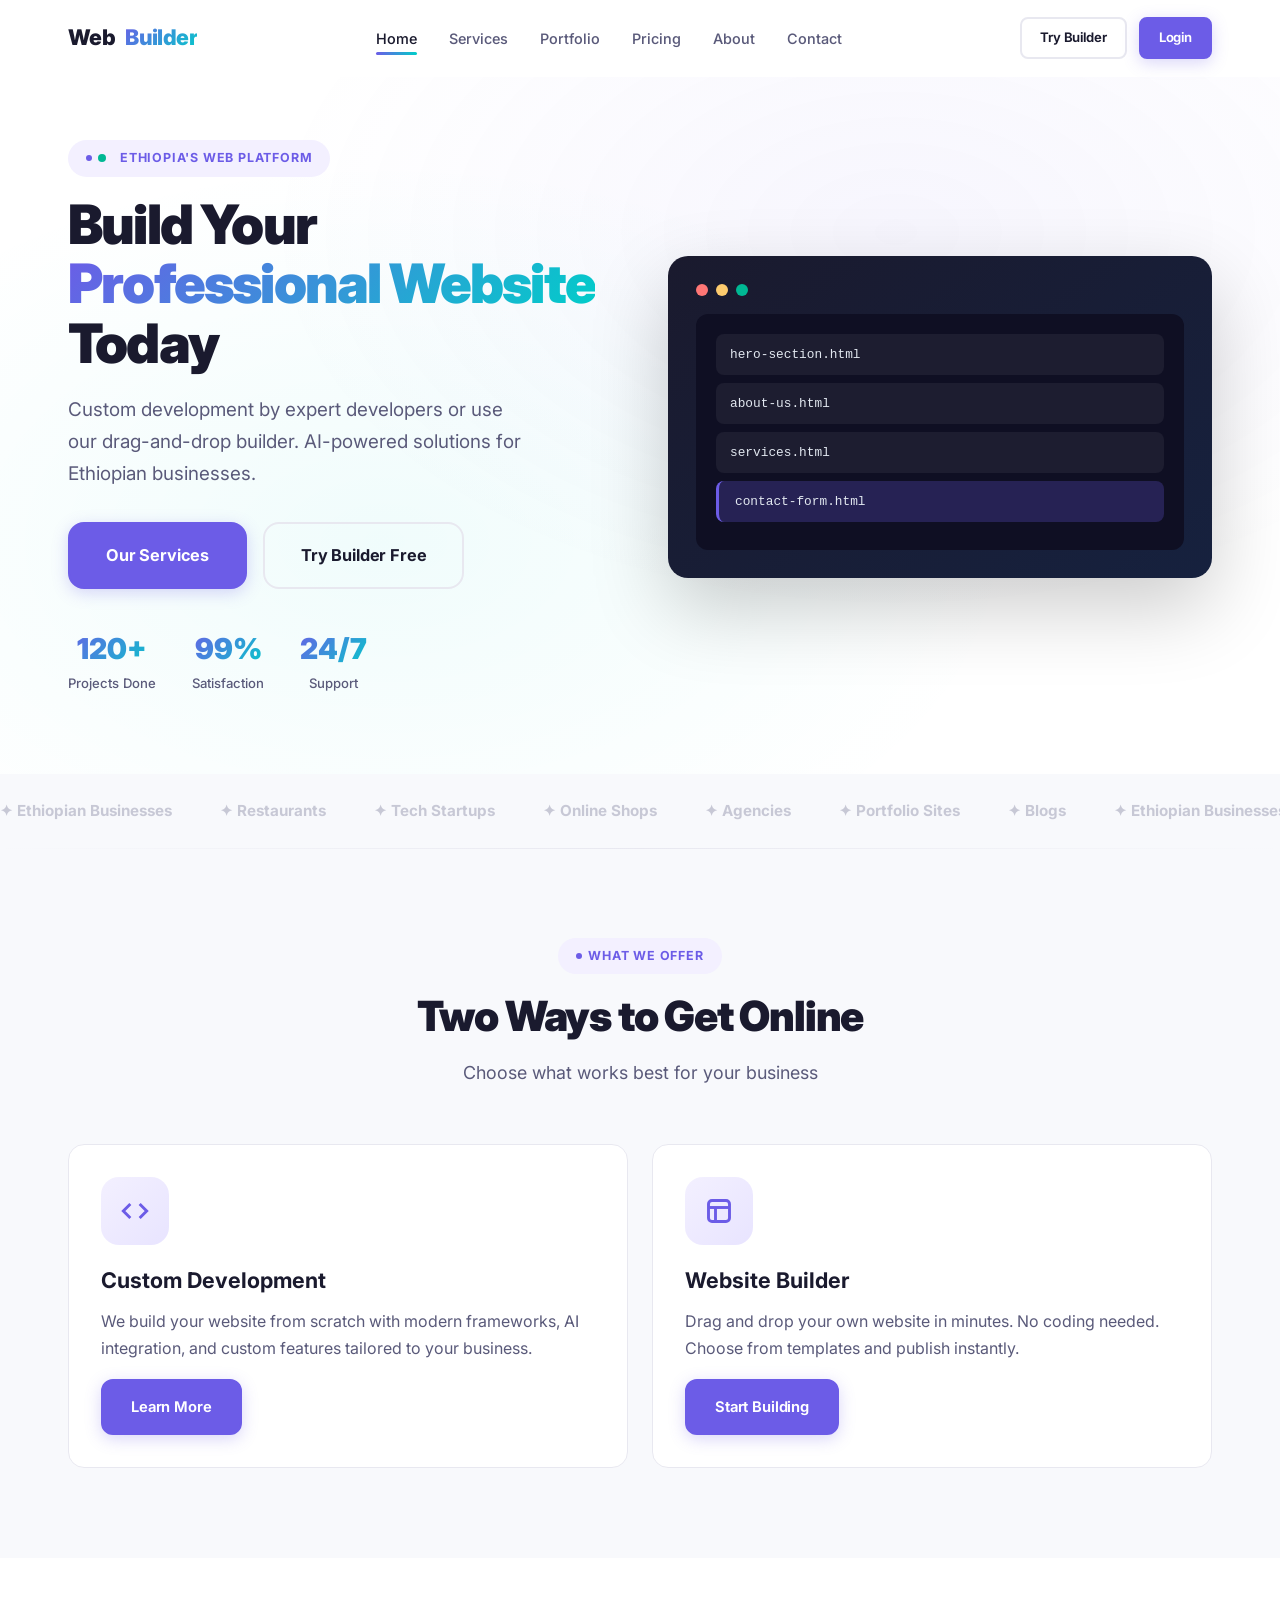
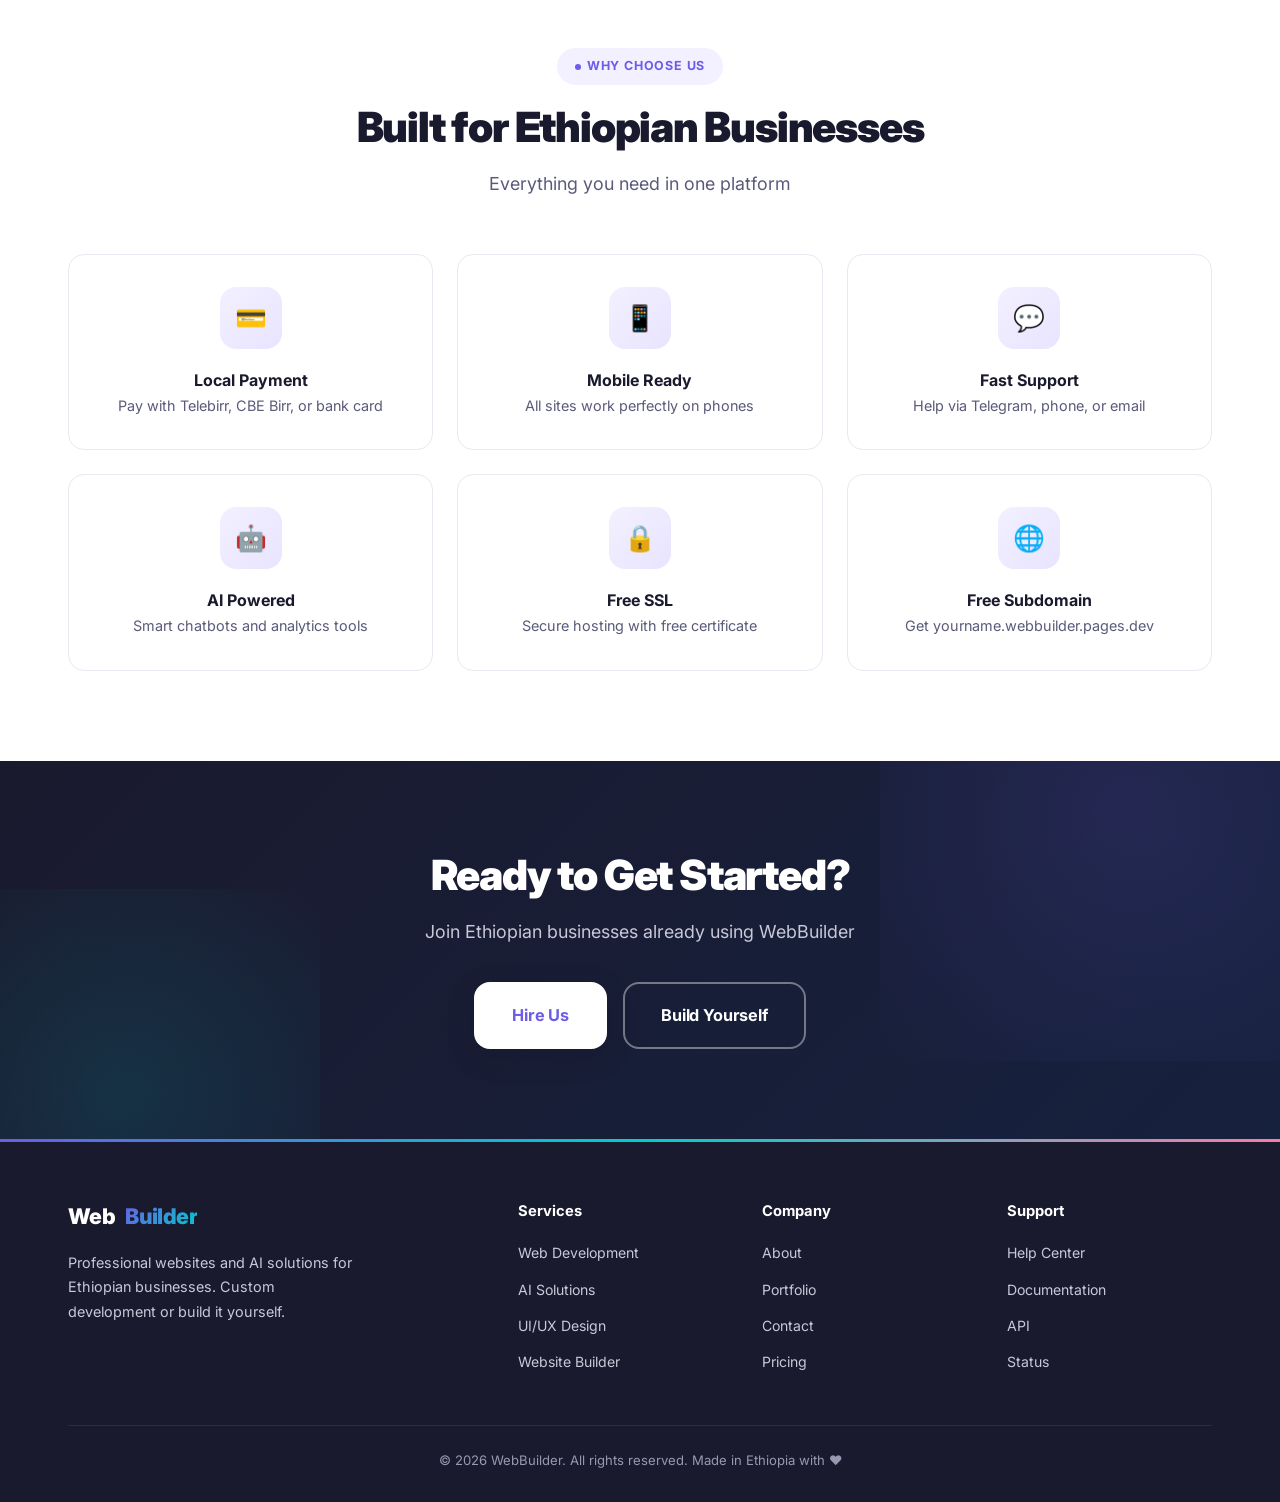
==== commit 23b50587: "Update index.html" ====
--- a/index.html
+++ b/index.html
@@ -14,103 +14,231 @@
     
     <style>
         .hero {
-            padding: 140px 0 60px;
+            padding: 140px 0 80px;
+            display: flex;
+            align-items: center;
             min-height: auto;
-        }
-        .section {
-            padding: 60px 0;
-        }
-        .section-bg {
-            background: var(--bg-secondary);
-        }
-        .feature-icon {
-            width: 56px;
-            height: 56px;
-            background: var(--primary-light);
-            border-radius: 14px;
+            background: radial-gradient(ellipse at 70% 30%, rgba(108, 92, 231, 0.06), transparent 50%),
+                        radial-gradient(ellipse at 30% 70%, rgba(0, 206, 201, 0.06), transparent 50%);
+        }
+
+        .hero-stats {
+            display: flex;
+            gap: 36px;
+            margin-top: 36px;
+            flex-wrap: wrap;
+        }
+
+        .hero-stat-item {
+            text-align: center;
+        }
+
+        .hero-stat-number {
+            font-size: 1.8rem;
+            font-weight: 900;
+            color: var(--text);
+            background: linear-gradient(135deg, var(--primary), var(--secondary));
+            -webkit-background-clip: text;
+            -webkit-text-fill-color: transparent;
+        }
+
+        .hero-stat-label {
+            font-size: 0.82rem;
+            color: var(--text-secondary);
+            font-weight: 500;
+        }
+
+        .hero-mockup {
+            background: linear-gradient(145deg, #1A1A2E, #16213E);
+            border-radius: 20px;
+            padding: 28px;
+            box-shadow: 0 30px 80px rgba(0,0,0,0.2);
+            animation: float 6s ease-in-out infinite;
+        }
+
+        @keyframes float {
+            0%, 100% { transform: translateY(0px); }
+            50% { transform: translateY(-15px); }
+        }
+
+        .hero-mockup-header {
+            display: flex;
+            gap: 8px;
+            margin-bottom: 18px;
+        }
+
+        .hero-mockup-dot {
+            width: 12px;
+            height: 12px;
+            border-radius: 50%;
+        }
+
+        .hero-mockup-dot.red { background: #FF7675; }
+        .hero-mockup-dot.yellow { background: #FDCB6E; }
+        .hero-mockup-dot.green { background: #00B894; }
+
+        .hero-mockup-body {
+            background: #0F0F23;
+            border-radius: 12px;
+            padding: 20px;
+            color: #e2e8f0;
+            font-size: 0.82rem;
+        }
+
+        .hero-mockup-line {
+            background: rgba(255,255,255,0.06);
+            padding: 10px 14px;
+            border-radius: 8px;
+            margin-bottom: 8px;
+            font-family: monospace;
+            font-size: 0.8rem;
+            transition: all 0.3s;
+        }
+
+        .hero-mockup-line.active {
+            background: rgba(108, 92, 231, 0.25);
+            border-left: 3px solid var(--primary);
+            padding-left: 16px;
+            animation: pulse 2s infinite;
+        }
+
+        @keyframes pulse {
+            0%, 100% { opacity: 1; }
+            50% { opacity: 0.6; }
+        }
+
+        .service-icon {
+            width: 68px;
+            height: 68px;
+            background: linear-gradient(135deg, var(--primary-light), #E8E4FF);
+            border-radius: 18px;
             display: flex;
             align-items: center;
             justify-content: center;
-            margin: 0 auto 16px;
+            margin-bottom: 18px;
             color: var(--primary);
-        }
-        .feature-icon svg {
-            width: 26px;
-            height: 26px;
-        }
-        .service-icon {
-            width: 64px;
-            height: 64px;
-            background: var(--primary-light);
+            font-size: 1.8rem;
+            transition: all 0.3s;
+        }
+
+        .card:hover .service-icon {
+            transform: rotate(-5deg) scale(1.1);
+        }
+
+        .feature-icon-box {
+            width: 62px;
+            height: 62px;
+            background: linear-gradient(135deg, var(--primary-light), #E8E4FF);
             border-radius: 16px;
             display: flex;
             align-items: center;
             justify-content: center;
-            margin-bottom: 16px;
+            margin: 0 auto 18px;
             color: var(--primary);
-        }
-        .service-icon svg {
-            width: 30px;
-            height: 30px;
-        }
-        .hero-stats {
-            display: flex;
-            gap: 32px;
-            margin-top: 32px;
-            flex-wrap: wrap;
-        }
-        .hero-stat-item {
-            text-align: center;
-        }
-        .hero-stat-number {
             font-size: 1.6rem;
-            font-weight: 800;
-            color: var(--text);
-        }
-        .hero-stat-label {
-            font-size: 0.8rem;
-            color: var(--text-secondary);
-        }
-        .hero-mockup {
-            background: linear-gradient(135deg, #1e1b4b, #312e81);
-            border-radius: 20px;
-            padding: 30px;
-            box-shadow: 0 20px 60px rgba(0,0,0,0.2);
-        }
-        .hero-mockup-header {
-            display: flex;
-            gap: 6px;
-            margin-bottom: 16px;
-        }
-        .hero-mockup-dot {
-            width: 10px;
-            height: 10px;
+            transition: all 0.3s;
+        }
+
+        .card:hover .feature-icon-box {
+            transform: scale(1.15);
+            box-shadow: 0 8px 24px rgba(108, 92, 231, 0.2);
+        }
+
+        .cta-section {
+            background: linear-gradient(135deg, #1A1A2E, #16213E);
+            position: relative;
+            overflow: hidden;
+        }
+
+        .cta-section::before {
+            content: '';
+            position: absolute;
+            width: 500px;
+            height: 500px;
+            background: radial-gradient(circle, rgba(108, 92, 231, 0.15), transparent);
+            top: -200px;
+            right: -100px;
+            animation: moveGlow 8s ease-in-out infinite;
+        }
+
+        .cta-section::after {
+            content: '';
+            position: absolute;
+            width: 400px;
+            height: 400px;
+            background: radial-gradient(circle, rgba(0, 206, 201, 0.12), transparent);
+            bottom: -150px;
+            left: -80px;
+            animation: moveGlow 10s ease-in-out infinite reverse;
+        }
+
+        @keyframes moveGlow {
+            0%, 100% { transform: translate(0, 0); }
+            33% { transform: translate(30px, -30px); }
+            66% { transform: translate(-20px, 20px); }
+        }
+
+        .brands-strip {
+            padding: 24px 0;
+            background: var(--bg-secondary);
+            overflow: hidden;
+            position: relative;
+        }
+
+        .brands-scroll {
+            display: flex;
+            gap: 48px;
+            animation: scrollBrands 25s linear infinite;
+            white-space: nowrap;
+        }
+
+        @keyframes scrollBrands {
+            from { transform: translateX(0); }
+            to { transform: translateX(-50%); }
+        }
+
+        .brand-item {
+            font-weight: 700;
+            color: var(--text-muted);
+            font-size: 0.95rem;
+            opacity: 0.5;
+            flex-shrink: 0;
+        }
+
+        .glow-dot {
+            display: inline-block;
+            width: 8px;
+            height: 8px;
+            background: var(--success);
             border-radius: 50%;
-        }
-        .hero-mockup-dot.red { background: #ef4444; }
-        .hero-mockup-dot.yellow { background: #f59e0b; }
-        .hero-mockup-dot.green { background: #10b981; }
-        .hero-mockup-body {
-            background: #0f172a;
-            border-radius: 14px;
-            padding: 18px;
-            color: #e2e8f0;
-            font-size: 0.8rem;
-        }
-        .hero-mockup-line {
-            background: rgba(255,255,255,0.08);
-            padding: 8px 10px;
-            border-radius: 6px;
-            margin-bottom: 6px;
-            font-family: monospace;
-            font-size: 0.75rem;
-        }
-        .hero-mockup-line.active {
-            background: rgba(99,102,241,0.25);
-            border-left: 2px solid var(--primary);
-        }
-        footer {
-            margin-top: 0;
+            animation: glowPulse 1.5s infinite;
+            margin-right: 8px;
+        }
+
+        @keyframes glowPulse {
+            0%, 100% { box-shadow: 0 0 0 0 rgba(0, 184, 148, 0.4); }
+            50% { box-shadow: 0 0 0 12px rgba(0, 184, 148, 0); }
+        }
+
+        .fade-in-up {
+            opacity: 0;
+            transform: translateY(30px);
+            animation: fadeInUp 0.7s ease forwards;
+        }
+
+        .fade-in-up:nth-child(1) { animation-delay: 0.1s; }
+        .fade-in-up:nth-child(2) { animation-delay: 0.2s; }
+        .fade-in-up:nth-child(3) { animation-delay: 0.3s; }
+        .fade-in-up:nth-child(4) { animation-delay: 0.4s; }
+        .fade-in-up:nth-child(5) { animation-delay: 0.5s; }
+        .fade-in-up:nth-child(6) { animation-delay: 0.6s; }
+
+        @keyframes fadeInUp {
+            to { opacity: 1; transform: translateY(0); }
+        }
+
+        @media (max-width: 768px) {
+            .hero-mockup { display: none; }
         }
     </style>
 </head>
@@ -119,20 +247,20 @@
     <header class="header">
         <div class="container">
             <nav class="navbar">
-                <a href="/web/index.html" class="navbar-brand">Web<span>Builder</span></a>
+                <a href="index.html" class="navbar-brand">Web<span>Builder</span></a>
                 
                 <ul class="navbar-menu">
-                    <li><a href="/web/index.html" class="active">Home</a></li>
-                    <li><a href="/web/services.html">Services</a></li>
-                    <li><a href="/web/portfolio.html">Portfolio</a></li>
-                    <li><a href="/web/pricing.html">Pricing</a></li>
-                    <li><a href="/web/about.html">About</a></li>
-                    <li><a href="/web/contact.html">Contact</a></li>
+                    <li><a href="index.html" class="active">Home</a></li>
+                    <li><a href="services.html">Services</a></li>
+                    <li><a href="portfolio.html">Portfolio</a></li>
+                    <li><a href="pricing.html">Pricing</a></li>
+                    <li><a href="about.html">About</a></li>
+                    <li><a href="contact.html">Contact</a></li>
                 </ul>
                 
                 <div class="navbar-actions">
-                    <a href="/web/builder.html" class="btn btn-outline btn-sm">Try Builder</a>
-                    <a href="/web/login.html" class="btn btn-primary btn-sm">Login</a>
+                    <a href="builder.html" class="btn btn-outline btn-sm">Try Builder</a>
+                    <a href="login.html" class="btn btn-primary btn-sm">Login</a>
                     <button class="navbar-toggle" aria-label="Menu">
                         <span></span><span></span><span></span>
                     </button>
@@ -144,13 +272,13 @@
     <section class="hero">
         <div class="container">
             <div class="hero-grid">
-                <div class="hero-content animate-fade-up">
-                    <span class="section-tag">Ethiopia's Web Platform</span>
+                <div class="hero-content fade-in-up">
+                    <span class="section-tag"><span class="glow-dot"></span>Ethiopia's Web Platform</span>
                     <h1>Build Your <span class="text-gradient">Professional Website</span> Today</h1>
                     <p>Custom development by expert developers or use our drag-and-drop builder. AI-powered solutions for Ethiopian businesses.</p>
                     <div class="hero-actions">
-                        <a href="/web/services.html" class="btn btn-primary btn-lg">Our Services</a>
-                        <a href="/web/builder.html" class="btn btn-outline btn-lg">Try Builder Free</a>
+                        <a href="services.html" class="btn btn-primary btn-lg">Our Services</a>
+                        <a href="builder.html" class="btn btn-outline btn-lg">Try Builder Free</a>
                     </div>
                     <div class="hero-stats">
                         <div class="hero-stat-item">
@@ -167,7 +295,7 @@
                         </div>
                     </div>
                 </div>
-                <div class="hero-image animate-fade-in">
+                <div class="hero-image fade-in-up">
                     <div class="hero-mockup">
                         <div class="hero-mockup-header">
                             <span class="hero-mockup-dot red"></span>
@@ -186,6 +314,25 @@
         </div>
     </section>
 
+    <section class="brands-strip">
+        <div class="brands-scroll">
+            <span class="brand-item">✦ Ethiopian Businesses</span>
+            <span class="brand-item">✦ Restaurants</span>
+            <span class="brand-item">✦ Tech Startups</span>
+            <span class="brand-item">✦ Online Shops</span>
+            <span class="brand-item">✦ Agencies</span>
+            <span class="brand-item">✦ Portfolio Sites</span>
+            <span class="brand-item">✦ Blogs</span>
+            <span class="brand-item">✦ Ethiopian Businesses</span>
+            <span class="brand-item">✦ Restaurants</span>
+            <span class="brand-item">✦ Tech Startups</span>
+            <span class="brand-item">✦ Online Shops</span>
+            <span class="brand-item">✦ Agencies</span>
+            <span class="brand-item">✦ Portfolio Sites</span>
+            <span class="brand-item">✦ Blogs</span>
+        </div>
+    </section>
+
     <section class="section section-bg">
         <div class="container">
             <div class="section-header">
@@ -194,28 +341,28 @@
                 <p class="section-subtitle">Choose what works best for your business</p>
             </div>
             <div class="grid-2">
-                <div class="card animate-on-scroll">
+                <div class="card fade-in-up">
                     <div class="service-icon">
-                        <svg viewBox="0 0 24 24" fill="none" stroke="currentColor" stroke-width="2">
+                        <svg width="28" height="28" viewBox="0 0 24 24" fill="none" stroke="currentColor" stroke-width="2.5">
                             <polyline points="16 18 22 12 16 6"></polyline>
                             <polyline points="8 6 2 12 8 18"></polyline>
                         </svg>
                     </div>
-                    <h3 style="font-size:1.3rem;margin-bottom:8px;">Custom Development</h3>
-                    <p style="color:#64748b;margin-bottom:16px;">We build your website from scratch with modern frameworks, AI integration, and custom features tailored to your business.</p>
-                    <a href="/web/services.html" class="btn btn-primary">Learn More</a>
-                </div>
-                <div class="card animate-on-scroll">
+                    <h3 style="font-size:1.35rem;margin-bottom:10px;">Custom Development</h3>
+                    <p style="color:var(--text-secondary);margin-bottom:18px;">We build your website from scratch with modern frameworks, AI integration, and custom features tailored to your business.</p>
+                    <a href="services.html" class="btn btn-primary">Learn More</a>
+                </div>
+                <div class="card fade-in-up">
                     <div class="service-icon">
-                        <svg viewBox="0 0 24 24" fill="none" stroke="currentColor" stroke-width="2">
-                            <rect x="3" y="3" width="18" height="18" rx="2" ry="2"></rect>
+                        <svg width="28" height="28" viewBox="0 0 24 24" fill="none" stroke="currentColor" stroke-width="2.5">
+                            <rect x="3" y="3" width="18" height="18" rx="3" ry="3"></rect>
                             <line x1="3" y1="9" x2="21" y2="9"></line>
                             <line x1="9" y1="21" x2="9" y2="9"></line>
                         </svg>
                     </div>
-                    <h3 style="font-size:1.3rem;margin-bottom:8px;">Website Builder</h3>
-                    <p style="color:#64748b;margin-bottom:16px;">Drag and drop your own website in minutes. No coding needed. Choose from templates and publish instantly.</p>
-                    <a href="/web/builder.html" class="btn btn-primary">Start Building</a>
+                    <h3 style="font-size:1.35rem;margin-bottom:10px;">Website Builder</h3>
+                    <p style="color:var(--text-secondary);margin-bottom:18px;">Drag and drop your own website in minutes. No coding needed. Choose from templates and publish instantly.</p>
+                    <a href="builder.html" class="btn btn-primary">Start Building</a>
                 </div>
             </div>
         </div>
@@ -229,78 +376,47 @@
                 <p class="section-subtitle">Everything you need in one platform</p>
             </div>
             <div class="grid-3">
-                <div class="card text-center animate-on-scroll">
-                    <div class="feature-icon">
-                        <svg viewBox="0 0 24 24" fill="none" stroke="currentColor" stroke-width="2">
-                            <rect x="1" y="4" width="22" height="16" rx="2" ry="2"></rect>
-                            <line x1="1" y1="10" x2="23" y2="10"></line>
-                        </svg>
-                    </div>
+                <div class="card text-center fade-in-up">
+                    <div class="feature-icon-box">💳</div>
                     <h4>Local Payment</h4>
-                    <p style="color:#64748b;font-size:0.9rem;">Pay with Telebirr, CBE Birr, or bank card</p>
-                </div>
-                <div class="card text-center animate-on-scroll">
-                    <div class="feature-icon">
-                        <svg viewBox="0 0 24 24" fill="none" stroke="currentColor" stroke-width="2">
-                            <rect x="5" y="2" width="14" height="20" rx="2" ry="2"></rect>
-                            <line x1="12" y1="18" x2="12.01" y2="18"></line>
-                        </svg>
-                    </div>
+                    <p style="color:var(--text-secondary);font-size:0.9rem;">Pay with Telebirr, CBE Birr, or bank card</p>
+                </div>
+                <div class="card text-center fade-in-up">
+                    <div class="feature-icon-box">📱</div>
                     <h4>Mobile Ready</h4>
-                    <p style="color:#64748b;font-size:0.9rem;">All sites work perfectly on phones</p>
-                </div>
-                <div class="card text-center animate-on-scroll">
-                    <div class="feature-icon">
-                        <svg viewBox="0 0 24 24" fill="none" stroke="currentColor" stroke-width="2">
-                            <path d="M21 15a2 2 0 01-2 2H7l-4 4V5a2 2 0 012-2h14a2 2 0 012 2z"></path>
-                        </svg>
-                    </div>
+                    <p style="color:var(--text-secondary);font-size:0.9rem;">All sites work perfectly on phones</p>
+                </div>
+                <div class="card text-center fade-in-up">
+                    <div class="feature-icon-box">💬</div>
                     <h4>Fast Support</h4>
-                    <p style="color:#64748b;font-size:0.9rem;">Help via Telegram, phone, or email</p>
-                </div>
-                <div class="card text-center animate-on-scroll">
-                    <div class="feature-icon">
-                        <svg viewBox="0 0 24 24" fill="none" stroke="currentColor" stroke-width="2">
-                            <circle cx="12" cy="12" r="10"></circle>
-                            <path d="M9.09 9a3 3 0 015.83 1c0 2-3 3-3 3"></path>
-                            <line x1="12" y1="17" x2="12.01" y2="17"></line>
-                        </svg>
-                    </div>
+                    <p style="color:var(--text-secondary);font-size:0.9rem;">Help via Telegram, phone, or email</p>
+                </div>
+                <div class="card text-center fade-in-up">
+                    <div class="feature-icon-box">🤖</div>
                     <h4>AI Powered</h4>
-                    <p style="color:#64748b;font-size:0.9rem;">Smart chatbots and analytics tools</p>
-                </div>
-                <div class="card text-center animate-on-scroll">
-                    <div class="feature-icon">
-                        <svg viewBox="0 0 24 24" fill="none" stroke="currentColor" stroke-width="2">
-                            <rect x="3" y="11" width="18" height="11" rx="2" ry="2"></rect>
-                            <path d="M7 11V7a5 5 0 0110 0v4"></path>
-                        </svg>
-                    </div>
+                    <p style="color:var(--text-secondary);font-size:0.9rem;">Smart chatbots and analytics tools</p>
+                </div>
+                <div class="card text-center fade-in-up">
+                    <div class="feature-icon-box">🔒</div>
                     <h4>Free SSL</h4>
-                    <p style="color:#64748b;font-size:0.9rem;">Secure hosting with free certificate</p>
-                </div>
-                <div class="card text-center animate-on-scroll">
-                    <div class="feature-icon">
-                        <svg viewBox="0 0 24 24" fill="none" stroke="currentColor" stroke-width="2">
-                            <circle cx="12" cy="12" r="10"></circle>
-                            <line x1="2" y1="12" x2="22" y2="12"></line>
-                            <path d="M12 2a15.3 15.3 0 014 10 15.3 15.3 0 01-4 10 15.3 15.3 0 01-4-10 15.3 15.3 0 014-10z"></path>
-                        </svg>
-                    </div>
+                    <p style="color:var(--text-secondary);font-size:0.9rem;">Secure hosting with free certificate</p>
+                </div>
+                <div class="card text-center fade-in-up">
+                    <div class="feature-icon-box">🌐</div>
                     <h4>Free Subdomain</h4>
-                    <p style="color:#64748b;font-size:0.9rem;">Get yourname.webbuilder.pages.dev</p>
+                    <p style="color:var(--text-secondary);font-size:0.9rem;">Get yourname.webbuilder.pages.dev</p>
                 </div>
             </div>
         </div>
     </section>
 
-    <section class="section section-dark text-center">
-        <div class="container">
-            <h2 class="section-title">Ready to Get Started?</h2>
-            <p class="section-subtitle" style="margin-bottom:32px;">Join Ethiopian businesses already using WebBuilder</p>
+    <section class="section cta-section text-center">
+        <div class="container" style="position:relative;z-index:1;">
+            <h2 class="section-title" style="color:white;">Ready to Get Started?</h2>
+            <p class="section-subtitle" style="color:var(--text-light);margin-bottom:36px;">Join Ethiopian businesses already using WebBuilder</p>
             <div style="display:flex;gap:16px;justify-content:center;flex-wrap:wrap;">
-                <a href="/web/services.html" class="btn btn-white btn-lg">Hire Us</a>
-                <a href="/web/builder.html" class="btn btn-outline btn-lg" style="border-color:white;color:white;">Build Yourself</a>
+                <a href="services.html" class="btn btn-white btn-lg">Hire Us</a>
+                <a href="builder.html" class="btn btn-outline btn-lg" style="border-color:rgba(255,255,255,0.4);color:white;">Build Yourself</a>
             </div>
         </div>
     </section>
@@ -309,31 +425,31 @@
         <div class="container">
             <div class="footer-grid">
                 <div class="footer-brand">
-                    <a href="/web/index.html" class="navbar-brand" style="color:white;">Web<span>Builder</span></a>
+                    <a href="index.html" class="navbar-brand" style="color:white;">Web<span>Builder</span></a>
                     <p>Professional websites and AI solutions for Ethiopian businesses. Custom development or build it yourself.</p>
                 </div>
                 <div class="footer-links">
                     <h4>Services</h4>
                     <ul>
-                        <li><a href="/web/services.html">Web Development</a></li>
-                        <li><a href="/web/services.html">AI Solutions</a></li>
-                        <li><a href="/web/services.html">UI/UX Design</a></li>
-                        <li><a href="/web/builder.html">Website Builder</a></li>
+                        <li><a href="services.html">Web Development</a></li>
+                        <li><a href="services.html">AI Solutions</a></li>
+                        <li><a href="services.html">UI/UX Design</a></li>
+                        <li><a href="builder.html">Website Builder</a></li>
                     </ul>
                 </div>
                 <div class="footer-links">
                     <h4>Company</h4>
                     <ul>
-                        <li><a href="/web/about.html">About</a></li>
-                        <li><a href="/web/portfolio.html">Portfolio</a></li>
-                        <li><a href="/web/contact.html">Contact</a></li>
-                        <li><a href="/web/pricing.html">Pricing</a></li>
+                        <li><a href="about.html">About</a></li>
+                        <li><a href="portfolio.html">Portfolio</a></li>
+                        <li><a href="contact.html">Contact</a></li>
+                        <li><a href="pricing.html">Pricing</a></li>
                     </ul>
                 </div>
                 <div class="footer-links">
                     <h4>Support</h4>
                     <ul>
-                        <li><a href="/web/contact.html">Help Center</a></li>
+                        <li><a href="contact.html">Help Center</a></li>
                         <li><a href="#">Documentation</a></li>
                         <li><a href="#">API</a></li>
                         <li><a href="#">Status</a></li>
@@ -341,7 +457,7 @@
                 </div>
             </div>
             <div class="footer-bottom">
-                <p>&copy; 2026 WebBuilder. All rights reserved. Made in Ethiopia.</p>
+                <p>&copy; 2026 WebBuilder. All rights reserved. Made in Ethiopia with ❤️</p>
             </div>
         </div>
     </footer>
--- a/css/style.css
+++ b/css/style.css
@@ -1,78 +1,75 @@
 /* ============================================================
-   WebBuilder - Professional Platform Stylesheet
-   Version: 2.0
+   WebBuilder - Premium Design System
+   Version 5.0 - World Class Ethiopian Platform
    ============================================================ */
 
-/* CSS Reset */
 *, *::before, *::after {
     margin: 0;
     padding: 0;
     box-sizing: border-box;
 }
 
-/* Design Tokens */
 :root {
-    --primary: #6366f1;
-    --primary-dark: #4f46e5;
-    --primary-light: #eef2ff;
-    --primary-glow: rgba(99, 102, 241, 0.3);
-    
-    --secondary: #8b5cf6;
-    --accent: #06b6d4;
-    
-    --bg: #ffffff;
-    --bg-secondary: #f8fafc;
-    --bg-tertiary: #f1f5f9;
-    --bg-dark: #0f172a;
-    --bg-card: #ffffff;
-    
-    --text: #1e293b;
-    --text-secondary: #475569;
-    --text-muted: #94a3b8;
-    --text-light: #cbd5e1;
-    --text-white: #ffffff;
-    
-    --border: #e2e8f0;
-    --border-light: #f1f5f9;
-    --border-dark: #334155;
-    
-    --success: #10b981;
-    --success-light: #d1fae5;
-    --warning: #f59e0b;
-    --warning-light: #fef3c7;
-    --error: #ef4444;
-    --error-light: #fee2e2;
-    --info: #3b82f6;
-    --info-light: #dbeafe;
+    --primary: #6C5CE7;
+    --primary-dark: #5A4BD1;
+    --primary-light: #F3F0FF;
+    --primary-glow: rgba(108, 92, 231, 0.25);
+    
+    --secondary: #00CEC9;
+    --secondary-dark: #00B5B0;
+    
+    --accent: #FD79A8;
+    --accent-dark: #E8689A;
+    
+    --bg: #FFFFFF;
+    --bg-secondary: #F8F9FC;
+    --bg-tertiary: #F0F2F8;
+    --bg-dark: #1A1A2E;
+    --bg-dark-secondary: #16213E;
+    --bg-card: #FFFFFF;
+    
+    --text: #1A1A2E;
+    --text-secondary: #5A5A7A;
+    --text-muted: #9898B0;
+    --text-light: #C8C8D8;
+    --text-white: #FFFFFF;
+    
+    --border: #E8E8F0;
+    --border-light: #F4F4F8;
+    --border-dark: #2A2A4A;
+    
+    --success: #00B894;
+    --success-light: #E6F9F4;
+    --warning: #FDCB6E;
+    --warning-light: #FFF9F0;
+    --error: #FF7675;
+    --error-light: #FFF0F0;
+    --info: #74B9FF;
+    --info-light: #F0F7FF;
     
     --font-primary: 'Inter', -apple-system, BlinkMacSystemFont, 'Segoe UI', sans-serif;
-    --font-display: 'Inter', sans-serif;
-    
-    --radius-xs: 4px;
+    
     --radius-sm: 8px;
     --radius-md: 12px;
     --radius-lg: 16px;
     --radius-xl: 20px;
-    --radius-2xl: 24px;
+    --radius-2xl: 28px;
     --radius-full: 9999px;
     
-    --shadow-xs: 0 1px 2px rgba(0, 0, 0, 0.04);
-    --shadow-sm: 0 1px 3px rgba(0, 0, 0, 0.06), 0 1px 2px rgba(0, 0, 0, 0.04);
-    --shadow-md: 0 4px 6px -1px rgba(0, 0, 0, 0.07), 0 2px 4px -1px rgba(0, 0, 0, 0.04);
-    --shadow-lg: 0 10px 15px -3px rgba(0, 0, 0, 0.08), 0 4px 6px -2px rgba(0, 0, 0, 0.04);
-    --shadow-xl: 0 20px 25px -5px rgba(0, 0, 0, 0.1), 0 10px 10px -5px rgba(0, 0, 0, 0.04);
-    --shadow-2xl: 0 25px 50px -12px rgba(0, 0, 0, 0.15);
-    
-    --transition-fast: 150ms cubic-bezier(0.4, 0, 0.2, 1);
-    --transition-base: 300ms cubic-bezier(0.4, 0, 0.2, 1);
-    --transition-slow: 500ms cubic-bezier(0.4, 0, 0.2, 1);
+    --shadow-sm: 0 2px 8px rgba(0, 0, 0, 0.04);
+    --shadow-md: 0 4px 16px rgba(0, 0, 0, 0.06);
+    --shadow-lg: 0 8px 32px rgba(0, 0, 0, 0.08);
+    --shadow-xl: 0 16px 48px rgba(0, 0, 0, 0.10);
+    --shadow-2xl: 0 24px 64px rgba(0, 0, 0, 0.14);
+    
+    --transition-fast: 180ms cubic-bezier(0.4, 0, 0.2, 1);
+    --transition-base: 280ms cubic-bezier(0.4, 0, 0.2, 1);
+    --transition-slow: 400ms cubic-bezier(0.4, 0, 0.2, 1);
     
     --container-max: 1200px;
-    --container-narrow: 800px;
-    --header-height: 72px;
-}
-
-/* Base Styles */
+    --header-height: 76px;
+}
+
 html {
     scroll-behavior: smooth;
     -webkit-font-smoothing: antialiased;
@@ -82,9 +79,10 @@
 body {
     font-family: var(--font-primary);
     font-size: 16px;
-    line-height: 1.6;
+    line-height: 1.65;
     color: var(--text);
     background-color: var(--bg);
+    overflow-x: hidden;
 }
 
 img {
@@ -103,22 +101,19 @@
     list-style: none;
 }
 
-/* Container */
+::selection {
+    background: var(--primary);
+    color: white;
+}
+
 .container {
     max-width: var(--container-max);
     margin: 0 auto;
-    padding: 0 24px;
-}
-
-.container-narrow {
-    max-width: var(--container-narrow);
-    margin: 0 auto;
-    padding: 0 24px;
-}
-
-/* Section */
+    padding: 0 28px;
+}
+
 .section {
-    padding: 100px 0;
+    padding: 90px 0;
 }
 
 .section-sm {
@@ -127,37 +122,70 @@
 
 .section-bg {
     background: var(--bg-secondary);
+    position: relative;
+}
+
+.section-bg::before {
+    content: '';
+    position: absolute;
+    top: 0;
+    left: 0;
+    right: 0;
+    height: 1px;
+    background: linear-gradient(90deg, transparent, var(--border), transparent);
 }
 
 .section-dark {
-    background: var(--bg-dark);
+    background: linear-gradient(135deg, var(--bg-dark), var(--bg-dark-secondary));
     color: var(--text-white);
-}
-
-/* Section Header */
+    position: relative;
+}
+
+.section-dark::before {
+    content: '';
+    position: absolute;
+    top: 0;
+    left: 0;
+    right: 0;
+    bottom: 0;
+    background: radial-gradient(circle at 30% 50%, rgba(108, 92, 231, 0.08), transparent 60%);
+    pointer-events: none;
+}
+
 .section-header {
     text-align: center;
-    max-width: 600px;
-    margin: 0 auto 60px;
+    max-width: 620px;
+    margin: 0 auto 56px;
 }
 
 .section-tag {
-    display: inline-block;
-    font-size: 0.85rem;
-    font-weight: 600;
+    display: inline-flex;
+    align-items: center;
+    gap: 6px;
+    font-size: 0.78rem;
+    font-weight: 700;
     color: var(--primary);
     background: var(--primary-light);
-    padding: 6px 16px;
+    padding: 8px 18px;
     border-radius: var(--radius-full);
-    margin-bottom: 16px;
-    letter-spacing: 0.5px;
+    margin-bottom: 18px;
+    letter-spacing: 0.8px;
+    text-transform: uppercase;
+}
+
+.section-tag::before {
+    content: '';
+    width: 6px;
+    height: 6px;
+    background: var(--primary);
+    border-radius: 50%;
 }
 
 .section-title {
-    font-size: 2.5rem;
-    font-weight: 800;
+    font-size: 2.6rem;
+    font-weight: 900;
     line-height: 1.2;
-    letter-spacing: -1px;
+    letter-spacing: -1.2px;
     margin-bottom: 16px;
     color: var(--text);
 }
@@ -167,47 +195,64 @@
 }
 
 .section-subtitle {
-    font-size: 1.15rem;
+    font-size: 1.12rem;
     color: var(--text-secondary);
-    line-height: 1.6;
+    line-height: 1.65;
+    max-width: 480px;
+    margin: 0 auto;
 }
 
 .section-dark .section-subtitle {
     color: var(--text-light);
 }
 
-/* Buttons */
 .btn {
     display: inline-flex;
     align-items: center;
     justify-content: center;
     gap: 8px;
-    padding: 12px 24px;
+    padding: 14px 28px;
     font-family: var(--font-primary);
-    font-weight: 600;
-    font-size: 0.95rem;
+    font-weight: 650;
+    font-size: 0.92rem;
     border: 2px solid transparent;
     border-radius: var(--radius-md);
     cursor: pointer;
-    transition: all var(--transition-fast);
+    transition: all var(--transition-base);
     text-decoration: none;
     white-space: nowrap;
     letter-spacing: -0.01em;
+    position: relative;
+    overflow: hidden;
+}
+
+.btn::after {
+    content: '';
+    position: absolute;
+    inset: 0;
+    background: linear-gradient(135deg, rgba(255,255,255,0.2), transparent);
+    opacity: 0;
+    transition: opacity var(--transition-fast);
+}
+
+.btn:hover::after {
+    opacity: 1;
 }
 
 .btn:active {
-    transform: scale(0.97);
+    transform: scale(0.96);
 }
 
 .btn-lg {
-    padding: 16px 32px;
-    font-size: 1.05rem;
+    padding: 18px 36px;
+    font-size: 1.02rem;
     border-radius: var(--radius-lg);
+    font-weight: 700;
 }
 
 .btn-sm {
-    padding: 8px 16px;
-    font-size: 0.85rem;
+    padding: 8px 18px;
+    font-size: 0.82rem;
     border-radius: var(--radius-sm);
 }
 
@@ -215,24 +260,27 @@
     background: var(--primary);
     color: white;
     border-color: var(--primary);
+    box-shadow: 0 4px 16px rgba(108, 92, 231, 0.25);
 }
 
 .btn-primary:hover {
     background: var(--primary-dark);
     border-color: var(--primary-dark);
-    transform: translateY(-1px);
-    box-shadow: 0 8px 20px var(--primary-glow);
+    transform: translateY(-2px);
+    box-shadow: 0 8px 28px var(--primary-glow);
 }
 
 .btn-secondary {
     background: var(--secondary);
     color: white;
     border-color: var(--secondary);
+    box-shadow: 0 4px 16px rgba(0, 206, 201, 0.2);
 }
 
 .btn-secondary:hover {
-    background: #7c3aed;
-    transform: translateY(-1px);
+    background: var(--secondary-dark);
+    transform: translateY(-2px);
+    box-shadow: 0 8px 28px rgba(0, 206, 201, 0.3);
 }
 
 .btn-outline {
@@ -244,6 +292,8 @@
 .btn-outline:hover {
     background: var(--bg-secondary);
     border-color: var(--text-muted);
+    transform: translateY(-2px);
+    box-shadow: var(--shadow-md);
 }
 
 .btn-ghost {
@@ -261,12 +311,14 @@
     background: white;
     color: var(--primary);
     border-color: white;
+    font-weight: 700;
+    box-shadow: 0 8px 32px rgba(0,0,0,0.1);
 }
 
 .btn-white:hover {
     background: var(--bg-secondary);
-    transform: translateY(-1px);
-    box-shadow: var(--shadow-lg);
+    transform: translateY(-2px);
+    box-shadow: 0 12px 40px rgba(0,0,0,0.15);
 }
 
 .btn-block {
@@ -274,40 +326,36 @@
 }
 
 .btn:disabled {
-    opacity: 0.5;
+    opacity: 0.4;
     cursor: not-allowed;
     transform: none !important;
     box-shadow: none !important;
 }
 
-/* Navigation */
 .navbar {
     display: flex;
     align-items: center;
     justify-content: space-between;
     height: var(--header-height);
-    gap: 24px;
+    gap: 28px;
 }
 
 .navbar-brand {
     display: flex;
     align-items: center;
     gap: 10px;
-    font-size: 1.4rem;
-    font-weight: 800;
-    letter-spacing: -0.5px;
+    font-size: 1.35rem;
+    font-weight: 850;
+    letter-spacing: -0.6px;
     color: var(--text);
     text-decoration: none;
     flex-shrink: 0;
 }
 
 .navbar-brand span {
-    color: var(--primary);
-}
-
-.navbar-brand img {
-    width: 36px;
-    height: 36px;
+    background: linear-gradient(135deg, var(--primary), var(--secondary));
+    -webkit-background-clip: text;
+    -webkit-text-fill-color: transparent;
 }
 
 .navbar-menu {
@@ -318,14 +366,33 @@
 
 .navbar-menu a {
     font-size: 0.9rem;
-    font-weight: 500;
+    font-weight: 520;
     color: var(--text-secondary);
-    transition: color var(--transition-fast);
+    transition: all var(--transition-fast);
+    position: relative;
+    padding: 5px 0;
+}
+
+.navbar-menu a::after {
+    content: '';
+    position: absolute;
+    bottom: -3px;
+    left: 0;
+    width: 0;
+    height: 2.5px;
+    background: linear-gradient(90deg, var(--primary), var(--secondary));
+    transition: width var(--transition-base);
+    border-radius: 2px;
 }
 
 .navbar-menu a:hover,
 .navbar-menu a.active {
     color: var(--text);
+}
+
+.navbar-menu a:hover::after,
+.navbar-menu a.active::after {
+    width: 100%;
 }
 
 .navbar-actions {
@@ -339,31 +406,31 @@
     display: none;
     flex-direction: column;
     gap: 5px;
-    padding: 8px;
-    background: none;
-    border: none;
+    padding: 10px;
+    background: var(--bg-secondary);
+    border: 1px solid var(--border);
+    border-radius: var(--radius-sm);
     cursor: pointer;
 }
 
 .navbar-toggle span {
     display: block;
-    width: 24px;
-    height: 2px;
+    width: 22px;
+    height: 2.5px;
     background: var(--text);
     border-radius: 2px;
     transition: all var(--transition-fast);
 }
 
-/* Header */
 .header {
     position: fixed;
     top: 0;
     left: 0;
     right: 0;
     z-index: 1000;
-    background: rgba(255, 255, 255, 0.9);
-    backdrop-filter: blur(20px);
-    -webkit-backdrop-filter: blur(20px);
+    background: rgba(255, 255, 255, 0.88);
+    backdrop-filter: blur(24px);
+    -webkit-backdrop-filter: blur(24px);
     border-bottom: 1px solid transparent;
     transition: all var(--transition-base);
 }
@@ -373,34 +440,35 @@
     box-shadow: var(--shadow-sm);
 }
 
-/* Hero */
 .hero {
-    padding: 120px 0 80px;
-    min-height: 90vh;
+    padding: 140px 0 80px;
     display: flex;
     align-items: center;
+    min-height: auto;
+    background: radial-gradient(ellipse at 70% 30%, rgba(108, 92, 231, 0.04), transparent 50%),
+                radial-gradient(ellipse at 30% 70%, rgba(0, 206, 201, 0.04), transparent 50%);
 }
 
 .hero-grid {
     display: grid;
     grid-template-columns: 1fr 1fr;
-    gap: 60px;
+    gap: 56px;
     align-items: center;
 }
 
 .hero-content h1 {
-    font-size: 3.5rem;
-    font-weight: 900;
+    font-size: 3.4rem;
+    font-weight: 950;
     line-height: 1.1;
-    letter-spacing: -1.5px;
+    letter-spacing: -1.8px;
     margin-bottom: 20px;
 }
 
 .hero-content p {
-    font-size: 1.2rem;
+    font-size: 1.18rem;
     color: var(--text-secondary);
     margin-bottom: 32px;
-    max-width: 480px;
+    max-width: 460px;
     line-height: 1.7;
 }
 
@@ -410,55 +478,34 @@
     flex-wrap: wrap;
 }
 
-.hero-image {
-    display: flex;
-    justify-content: center;
-    align-items: center;
-}
-
-/* Cards */
 .card {
     background: var(--bg-card);
     border: 1px solid var(--border);
     border-radius: var(--radius-lg);
     padding: 32px;
     transition: all var(--transition-base);
+    position: relative;
 }
 
 .card:hover {
     box-shadow: var(--shadow-lg);
-    transform: translateY(-2px);
-}
-
-/* Grid */
-.grid-2 {
-    display: grid;
-    grid-template-columns: repeat(2, 1fr);
-    gap: 24px;
-}
-
-.grid-3 {
-    display: grid;
-    grid-template-columns: repeat(3, 1fr);
-    gap: 24px;
-}
-
-.grid-4 {
-    display: grid;
-    grid-template-columns: repeat(4, 1fr);
-    gap: 24px;
-}
-
-/* Forms */
+    transform: translateY(-4px);
+    border-color: transparent;
+}
+
+.grid-2 { display: grid; grid-template-columns: repeat(2, 1fr); gap: 24px; }
+.grid-3 { display: grid; grid-template-columns: repeat(3, 1fr); gap: 24px; }
+.grid-4 { display: grid; grid-template-columns: repeat(4, 1fr); gap: 24px; }
+
 .form-group {
     margin-bottom: 20px;
 }
 
 .form-label {
     display: block;
-    font-size: 0.9rem;
-    font-weight: 600;
-    margin-bottom: 6px;
+    font-size: 0.86rem;
+    font-weight: 650;
+    margin-bottom: 7px;
     color: var(--text);
 }
 
@@ -466,9 +513,9 @@
 .form-textarea,
 .form-select {
     width: 100%;
-    padding: 12px 16px;
+    padding: 13px 16px;
     font-family: var(--font-primary);
-    font-size: 0.95rem;
+    font-size: 0.92rem;
     border: 1.5px solid var(--border);
     border-radius: var(--radius-md);
     background: var(--bg);
@@ -481,7 +528,7 @@
 .form-select:focus {
     outline: none;
     border-color: var(--primary);
-    box-shadow: 0 0 0 3px var(--primary-light);
+    box-shadow: 0 0 0 4px var(--primary-light);
 }
 
 .form-input::placeholder,
@@ -491,47 +538,45 @@
 
 .form-textarea {
     resize: vertical;
-    min-height: 100px;
-}
-
-/* Badge */
+    min-height: 110px;
+}
+
 .badge {
     display: inline-flex;
     align-items: center;
-    padding: 4px 12px;
+    padding: 5px 14px;
     border-radius: var(--radius-full);
-    font-size: 0.75rem;
-    font-weight: 600;
+    font-size: 0.74rem;
+    font-weight: 650;
     letter-spacing: 0.3px;
 }
 
 .badge-primary { background: var(--primary-light); color: var(--primary); }
-.badge-success { background: var(--success-light); color: #065f46; }
-.badge-warning { background: var(--warning-light); color: #92400e; }
-.badge-error { background: var(--error-light); color: #991b1b; }
-.badge-info { background: var(--info-light); color: #1e40af; }
-
-/* Toast */
+.badge-success { background: var(--success-light); color: #007A5E; }
+.badge-warning { background: var(--warning-light); color: #B88000; }
+.badge-error { background: var(--error-light); color: #C0392B; }
+.badge-info { background: var(--info-light); color: #2E7BD6; }
+
 .toast-container {
     position: fixed;
-    bottom: 24px;
-    right: 24px;
+    bottom: 28px;
+    right: 28px;
     z-index: 9999;
     display: flex;
     flex-direction: column;
-    gap: 8px;
+    gap: 10px;
 }
 
 .toast {
     background: var(--text);
     color: white;
-    padding: 14px 20px;
+    padding: 16px 24px;
     border-radius: var(--radius-md);
-    font-weight: 500;
+    font-weight: 520;
     font-size: 0.9rem;
-    box-shadow: var(--shadow-lg);
-    animation: toastIn 0.3s ease;
-    max-width: 380px;
+    box-shadow: var(--shadow-xl);
+    animation: toastIn 0.35s ease;
+    max-width: 400px;
 }
 
 .toast-success { background: var(--success); }
@@ -539,78 +584,25 @@
 .toast-warning { background: var(--warning); color: var(--text); }
 
 @keyframes toastIn {
-    from {
-        transform: translateX(100%);
-        opacity: 0;
-    }
-    to {
-        transform: translateX(0);
-        opacity: 1;
-    }
-}
-
-/* Modal */
-.modal-backdrop {
-    display: none;
-    position: fixed;
-    inset: 0;
-    background: rgba(0, 0, 0, 0.5);
-    z-index: 9998;
-    align-items: center;
-    justify-content: center;
-    padding: 20px;
-}
-
-.modal-backdrop.active {
-    display: flex;
-}
-
-.modal {
-    background: white;
-    border-radius: var(--radius-xl);
-    padding: 32px;
-    max-width: 500px;
-    width: 100%;
-    box-shadow: var(--shadow-2xl);
-    max-height: 90vh;
-    overflow-y: auto;
-}
-
-.modal-header {
-    display: flex;
-    align-items: center;
-    justify-content: space-between;
-    margin-bottom: 20px;
-}
-
-.modal-title {
-    font-size: 1.3rem;
-    font-weight: 700;
-}
-
-.modal-close {
-    width: 36px;
-    height: 36px;
-    border-radius: var(--radius-sm);
-    border: none;
-    background: var(--bg-secondary);
-    cursor: pointer;
-    font-size: 1.2rem;
-    display: flex;
-    align-items: center;
-    justify-content: center;
-    color: var(--text-secondary);
-}
-
-.modal-close:hover {
-    background: var(--border);
-}
-
-/* Footer */
+    from { transform: translateX(120%); opacity: 0; }
+    to { transform: translateX(0); opacity: 1; }
+}
+
 .footer {
     background: var(--bg-dark);
     color: var(--text-white);
     padding: 60px 0 30px;
+    position: relative;
+}
+
+.footer::before {
+    content: '';
+    position: absolute;
+    top: 0;
+    left: 0;
+    right: 0;
+    height: 3px;
+    background: linear-gradient(90deg, var(--primary), var(--secondary), var(--accent));
 }
 
 .footer-grid {
@@ -623,111 +615,103 @@
 .footer-brand p {
     color: var(--text-light);
     margin: 16px 0 20px;
-    max-width: 300px;
+    max-width: 290px;
     font-size: 0.9rem;
+    line-height: 1.7;
 }
 
 .footer h4 {
-    font-size: 0.95rem;
-    font-weight: 600;
+    font-size: 0.92rem;
+    font-weight: 700;
     margin-bottom: 16px;
-}
-
-.footer-links li {
-    margin-bottom: 10px;
-}
+    color: white;
+}
+
+.footer-links li { margin-bottom: 10px; }
 
 .footer-links a {
     color: var(--text-light);
-    font-size: 0.9rem;
+    font-size: 0.88rem;
     transition: color var(--transition-fast);
 }
 
-.footer-links a:hover {
-    color: white;
-}
+.footer-links a:hover { color: white; }
 
 .footer-bottom {
     border-top: 1px solid var(--border-dark);
     padding-top: 24px;
     text-align: center;
     color: var(--text-muted);
-    font-size: 0.85rem;
-}
-
-/* Utilities */
+    font-size: 0.82rem;
+}
+
 .text-center { text-align: center; }
-.text-right { text-align: right; }
 .text-gradient {
     background: linear-gradient(135deg, var(--primary), var(--secondary));
     -webkit-background-clip: text;
     -webkit-text-fill-color: transparent;
     background-clip: text;
 }
-.mt-0 { margin-top: 0; }
-.mt-1 { margin-top: 8px; }
-.mt-2 { margin-top: 16px; }
-.mt-3 { margin-top: 24px; }
-.mt-4 { margin-top: 32px; }
-.mb-0 { margin-bottom: 0; }
-.mb-1 { margin-bottom: 8px; }
-.mb-2 { margin-bottom: 16px; }
-.mb-3 { margin-bottom: 24px; }
-.mb-4 { margin-bottom: 32px; }
 .hidden { display: none; }
-.flex { display: flex; }
-.flex-center { display: flex; align-items: center; justify-content: center; }
-.gap-1 { gap: 8px; }
-.gap-2 { gap: 16px; }
-.gap-3 { gap: 24px; }
 .w-full { width: 100%; }
-.relative { position: relative; }
-.absolute { position: absolute; }
-
-/* Animations */
-@keyframes fadeIn {
-    from { opacity: 0; }
-    to { opacity: 1; }
-}
 
 @keyframes fadeInUp {
-    from {
-        opacity: 0;
-        transform: translateY(30px);
-    }
-    to {
-        opacity: 1;
-        transform: translateY(0);
-    }
-}
-
-@keyframes pulse {
-    0%, 100% { opacity: 1; }
-    50% { opacity: 0.5; }
-}
-
-.animate-fade-in {
-    animation: fadeIn 0.6s ease;
+    from { opacity: 0; transform: translateY(30px); }
+    to { opacity: 1; transform: translateY(0); }
 }
 
 .animate-fade-up {
     animation: fadeInUp 0.6s ease;
 }
 
-/* Scrollbar */
-::-webkit-scrollbar {
-    width: 8px;
-}
-
-::-webkit-scrollbar-track {
-    background: var(--bg-secondary);
-}
-
-::-webkit-scrollbar-thumb {
-    background: var(--border);
-    border-radius: 4px;
-}
-
-::-webkit-scrollbar-thumb:hover {
-    background: var(--text-muted);
-}
+::-webkit-scrollbar { width: 6px; }
+::-webkit-scrollbar-track { background: var(--bg-secondary); }
+::-webkit-scrollbar-thumb { background: var(--border); border-radius: 3px; }
+::-webkit-scrollbar-thumb:hover { background: var(--text-muted); }
+
+@media (max-width: 1024px) {
+    .grid-4 { grid-template-columns: repeat(2, 1fr); }
+}
+
+@media (max-width: 768px) {
+    .hero {
+        padding: 120px 0 60px;
+    }
+    
+    .hero-grid {
+        grid-template-columns: 1fr;
+        text-align: center;
+        gap: 40px;
+    }
+    
+    .hero-content h1 { font-size: 2.5rem; }
+    .hero-content p { margin-left: auto; margin-right: auto; }
+    .hero-actions { justify-content: center; }
+    
+    .grid-2, .grid-3, .grid-4 { grid-template-columns: 1fr; }
+    .footer-grid { grid-template-columns: repeat(2, 1fr); }
+    .section-title { font-size: 2rem; }
+    
+    .navbar-menu {
+        display: none;
+        position: absolute;
+        top: var(--header-height);
+        left: 0;
+        right: 0;
+        background: white;
+        padding: 24px;
+        gap: 16px;
+        border-bottom: 1px solid var(--border);
+        box-shadow: var(--shadow-md);
+        flex-direction: column;
+        z-index: 999;
+    }
+    
+    .navbar-menu.active { display: flex; }
+    .navbar-toggle { display: flex; }
+}
+
+@media (max-width: 480px) {
+    .footer-grid { grid-template-columns: 1fr; }
+    .section { padding: 60px 0; }
+}
